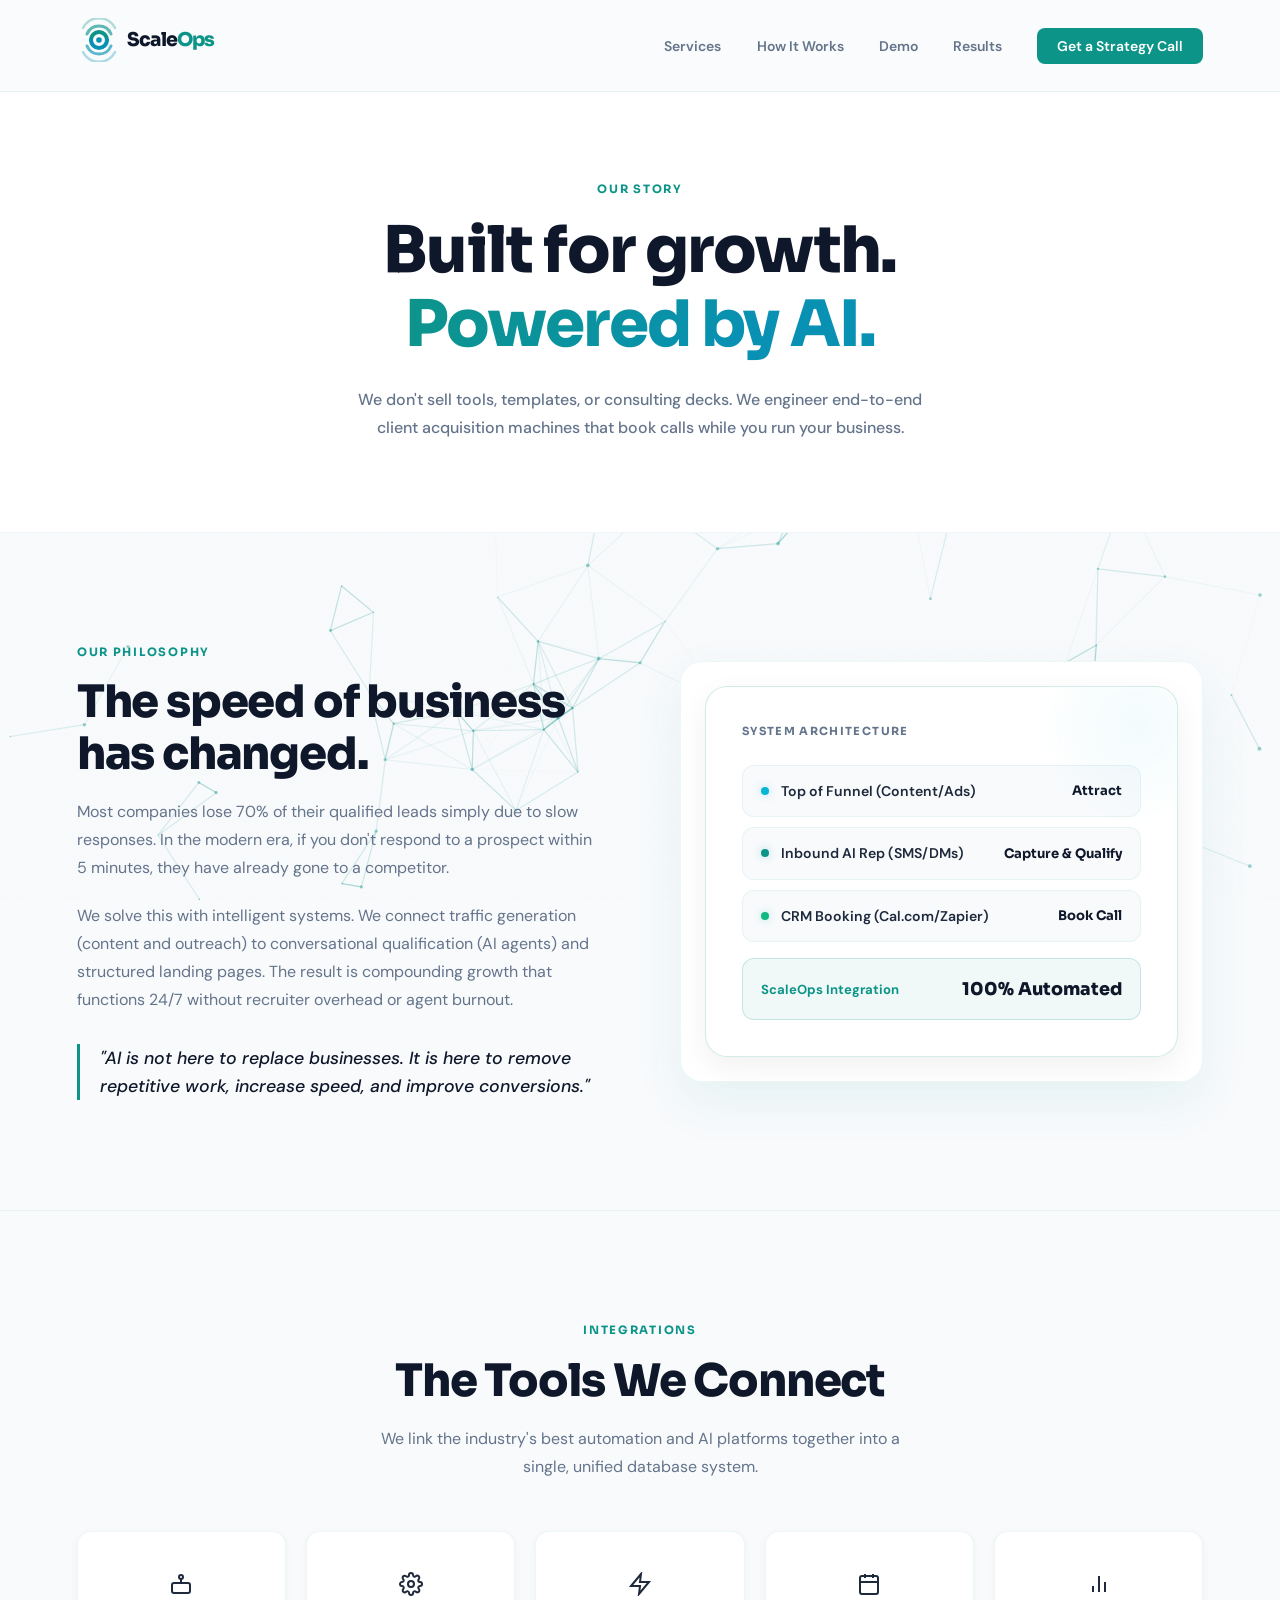
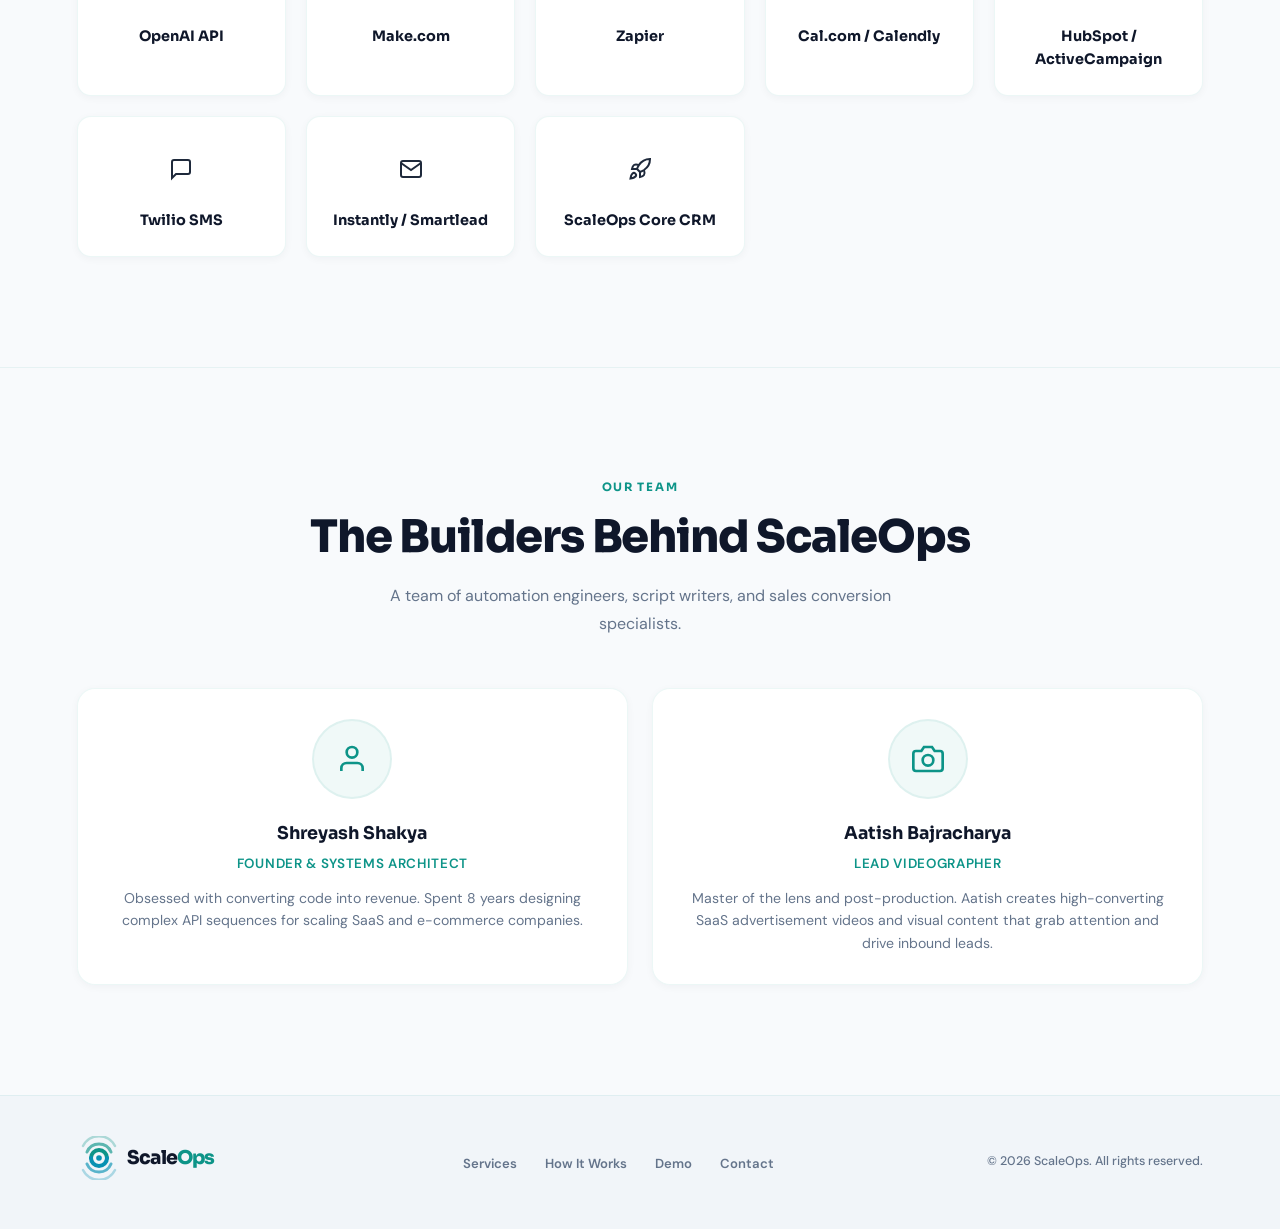
==== html/about.html @ 3d2af49f "Initial commit - ScaleOps website" ====
<!DOCTYPE html>
<html lang="en">
<head>
  <meta charset="UTF-8" />
  <meta name="viewport" content="width=device-width, initial-scale=1.0" />
  <title>About Us — ScaleOps | Built for Growth, Powered by AI</title>
  
  <!-- SEO Meta Tags -->
  <meta name="description" content="Learn about ScaleOps' philosophy, our team, and the custom AI-powered integrations we use to scale businesses." />
  
  <!-- Fonts -->
  <link rel="preconnect" href="https://fonts.googleapis.com" />
  <link rel="preconnect" href="https://fonts.gstatic.com" crossorigin />
  <link href="https://fonts.googleapis.com/css2?family=Sora:wght@300;400;500;600;700;800&family=DM+Sans:wght@300;400;500;600;700&display=swap" rel="stylesheet" />
  
  <!-- External Stylesheet -->
  <link rel="stylesheet" href="../css/style.css" />
  
  <!-- External Javascript (Deferred) -->
  <script src="../js/script.js" defer></script>
</head>
<body>

  <!-- Background Particle Network -->
  <canvas id="particle-canvas"></canvas>

  <!-- Nav -->
  <header>
    <nav>
      <div class="logo" id="aboutLogo">
        <a href="index.html" style="text-decoration:none">
          <svg width="172" height="44" viewBox="0 0 172 44" fill="none" xmlns="http://www.w3.org/2000/svg">
            <path d="M 38 10 A 18 18 0 0 0 6 10" fill="none" stroke="#0d9488" stroke-width="2.5" stroke-linecap="round" opacity="0.3"/>
            <path d="M 34 16 A 13 13 0 0 0 10 16" fill="none" stroke="#0d9488" stroke-width="3" stroke-linecap="round" opacity="0.65"/>
            <path d="M 30 22 A 8 8 0 0 0 14 22" fill="none" stroke="#0d9488" stroke-width="4" stroke-linecap="round"/>
            <circle cx="22" cy="22" r="2.8" fill="#0891b2"/>
            <path d="M 14 22 A 8 8 0 0 0 30 22" fill="none" stroke="#0891b2" stroke-width="4" stroke-linecap="round"/>
            <path d="M 10 28 A 13 13 0 0 0 34 28" fill="none" stroke="#0891b2" stroke-width="3" stroke-linecap="round" opacity="0.65"/>
            <path d="M 6 34 A 18 18 0 0 0 38 34" fill="none" stroke="#0891b2" stroke-width="2.5" stroke-linecap="round" opacity="0.3"/>
            <text x="50" y="28" font-family="Sora, sans-serif" font-weight="800" font-size="19" letter-spacing="-0.8" fill="#0f172a">Scale<tspan fill="#0d9488">Ops</tspan></text>
          </svg>
        </a>
      </div>
      <ul class="nav-links">
        <li><a href="index.html#services" id="navHomeServices">Services</a></li>
        <li><a href="index.html#system" id="navHomeSystem">How It Works</a></li>
        <li><a href="index.html#demo" id="navHomeDemo">Demo</a></li>
        <li><a href="index.html#testimonials" id="navHomeTestimonials">Results</a></li>
        <li><a href="index.html#contact" class="nav-cta" id="navHomeCta">Get a Strategy Call</a></li>
      </ul>
      <div class="hamburger" id="hamburger" aria-label="Toggle navigation menu">
        <span></span><span></span><span></span>
      </div>
    </nav>
  </header>

  <!-- Mobile Nav -->
  <div class="mobile-nav" id="mobileNav">
    <span class="mobile-nav-close" id="mobileNavClose" role="button" aria-label="Close menu">✕</span>
    <a href="index.html#services" onclick="closeMobileNav()">Services</a>
    <a href="index.html#system" onclick="closeMobileNav()">How It Works</a>
    <a href="index.html#demo" onclick="closeMobileNav()">Demo</a>
    <a href="index.html#testimonials" onclick="closeMobileNav()">Results</a>
    <a href="index.html#contact" onclick="closeMobileNav()">Get a Strategy Call</a>
  </div>

  <main>
    <!-- About Hero -->
    <section id="about-hero">
      <div class="about-hero-content fade-up">
        <p class="section-label">Our Story</p>
        <h1 class="section-title" style="font-size: clamp(2.4rem, 5vw, 4rem); letter-spacing:-1.8px; margin-bottom: 24px;">
          Built for growth.<br/>
          <span class="highlight" style="background: linear-gradient(130deg, var(--accent) 0%, var(--accent2) 70%); -webkit-background-clip: text; -webkit-text-fill-color: transparent; background-clip: text;">Powered by AI.</span>
        </h1>
        <p class="section-sub" style="margin: 0 auto; max-width: 600px; font-weight: 500;">
          We don't sell tools, templates, or consulting decks. We engineer end-to-end client acquisition machines that book calls while you run your business.
        </p>
      </div>
    </section>

    <!-- Philosophy & Mission -->
    <section class="section-pad" id="philosophy" style="background: transparent;">
      <div class="about-grid">
        <div class="fade-up">
          <p class="section-label">Our Philosophy</p>
          <h2 class="section-title">The speed of business has changed.</h2>
          <p class="section-sub" style="margin-bottom: 20px;">
            Most companies lose 70% of their qualified leads simply due to slow responses. In the modern era, if you don't respond to a prospect within 5 minutes, they have already gone to a competitor.
          </p>
          <p class="section-sub">
            We solve this with intelligent systems. We connect traffic generation (content and outreach) to conversational qualification (AI agents) and structured landing pages. The result is compounding growth that functions 24/7 without recruiter overhead or agent burnout.
          </p>
          <div class="philosophy-card">
            <p class="philosophy-text">
              "AI is not here to replace businesses. It is here to remove repetitive work, increase speed, and improve conversions."
            </p>
          </div>
        </div>
        <div class="about-image fade-up fade-up-d2">
          <div class="system-visual" style="width:100%; border-color: rgba(13,148,136,0.18);">
            <div class="pipeline-label">System Architecture</div>
            <div class="pipeline-row">
              <div class="pipeline-item" style="background: var(--bg);">
                <div class="pipeline-item-left">
                  <div class="pipeline-dot dot-blue"></div>
                  <div class="pipeline-item-name">Top of Funnel (Content/Ads)</div>
                </div>
                <div class="pipeline-item-val">Attract</div>
              </div>
              <div class="pipeline-item" style="background: var(--bg);">
                <div class="pipeline-item-left">
                  <div class="pipeline-dot dot-purple"></div>
                  <div class="pipeline-item-name">Inbound AI Rep (SMS/DMs)</div>
                </div>
                <div class="pipeline-item-val">Capture & Qualify</div>
              </div>
              <div class="pipeline-item" style="background: var(--bg);">
                <div class="pipeline-item-left">
                  <div class="pipeline-dot dot-green"></div>
                  <div class="pipeline-item-name">CRM Booking (Cal.com/Zapier)</div>
                </div>
                <div class="pipeline-item-val">Book Call</div>
              </div>
            </div>
            <div class="pipeline-total" style="background: var(--accent-soft); border-color: rgba(13,148,136,0.2);">
              <div class="pipeline-total-label">ScaleOps Integration</div>
              <div class="pipeline-total-val">100% Automated</div>
            </div>
          </div>
        </div>
      </div>
    </section>

    <!-- Integrations Tech Stack -->
    <section class="section-pad" id="stack">
      <div class="section-header fade-up" style="text-align: center; margin-bottom: 50px;">
        <p class="section-label">Integrations</p>
        <h2 class="section-title">The Tools We Connect</h2>
        <p class="section-sub" style="margin: 0 auto;">We link the industry's best automation and AI platforms together into a single, unified database system.</p>
      </div>
      <div class="stack-grid fade-up fade-up-d2">
        <div class="stack-item">
          <div class="stack-icon"><svg width="24" height="24" viewBox="0 0 24 24" fill="none" stroke="currentColor" stroke-width="2"><rect x="3" y="11" width="18" height="10" rx="2"/><circle cx="12" cy="5" r="2"/><path d="M12 7v4"/><line x1="8" y1="16" x2="8" y2="16"/><line x1="16" y1="16" x2="16" y2="16"/></svg></div>
          <div class="stack-name">OpenAI API</div>
        </div>
        <div class="stack-item">
          <div class="stack-icon"><svg width="24" height="24" viewBox="0 0 24 24" fill="none" stroke="currentColor" stroke-width="2"><circle cx="12" cy="12" r="3"/><path d="M19.4 15a1.65 1.65 0 0 0 .33 1.82l.06.06a2 2 0 0 1 0 2.83 2 2 0 0 1-2.83 0l-.06-.06a1.65 1.65 0 0 0-1.82-.33 1.65 1.65 0 0 0-1 1.51V21a2 2 0 0 1-2 2 2 2 0 0 1-2-2v-.09A1.65 1.65 0 0 0 9 19.4a1.65 1.65 0 0 0-1.82.33l-.06.06a2 2 0 0 1-2.83 0 2 2 0 0 1 0-2.83l.06-.06a1.65 1.65 0 0 0 .33-1.82 1.65 1.65 0 0 0-1.51-1H3a2 2 0 0 1-2-2 2 2 0 0 1 2-2h.09A1.65 1.65 0 0 0 4.6 9a1.65 1.65 0 0 0-.33-1.82l-.06-.06a2 2 0 0 1 0-2.83 2 2 0 0 1 2.83 0l.06.06a1.65 1.65 0 0 0 1.82.33H9a1.65 1.65 0 0 0 1-1.51V3a2 2 0 0 1 2-2 2 2 0 0 1 2 2v.09a1.65 1.65 0 0 0 1 1.51 1.65 1.65 0 0 0 1.82-.33l.06-.06a2 2 0 0 1 2.83 0 2 2 0 0 1 0 2.83l-.06.06a1.65 1.65 0 0 0-.33 1.82V9a1.65 1.65 0 0 0 1.51 1H21a2 2 0 0 1 2 2 2 2 0 0 1-2 2h-.09a1.65 1.65 0 0 0-1.51 1z"/></svg></div>
          <div class="stack-name">Make.com</div>
        </div>
        <div class="stack-item">
          <div class="stack-icon"><svg width="24" height="24" viewBox="0 0 24 24" fill="none" stroke="currentColor" stroke-width="2"><polygon points="13 2 3 14 12 14 11 22 21 10 12 10 13 2"/></svg></div>
          <div class="stack-name">Zapier</div>
        </div>
        <div class="stack-item">
          <div class="stack-icon"><svg width="24" height="24" viewBox="0 0 24 24" fill="none" stroke="currentColor" stroke-width="2"><rect x="3" y="4" width="18" height="18" rx="2" ry="2"/><line x1="16" y1="2" x2="16" y2="6"/><line x1="8" y1="2" x2="8" y2="6"/><line x1="3" y1="10" x2="21" y2="10"/></svg></div>
          <div class="stack-name">Cal.com / Calendly</div>
        </div>
        <div class="stack-item">
          <div class="stack-icon"><svg width="24" height="24" viewBox="0 0 24 24" fill="none" stroke="currentColor" stroke-width="2"><line x1="18" y1="20" x2="18" y2="10"/><line x1="12" y1="20" x2="12" y2="4"/><line x1="6" y1="20" x2="6" y2="14"/></svg></div>
          <div class="stack-name">HubSpot / ActiveCampaign</div>
        </div>
        <div class="stack-item">
          <div class="stack-icon"><svg width="24" height="24" viewBox="0 0 24 24" fill="none" stroke="currentColor" stroke-width="2"><path d="M21 15a2 2 0 0 1-2 2H7l-4 4V5a2 2 0 0 1 2-2h14a2 2 0 0 1 2 2z"/></svg></div>
          <div class="stack-name">Twilio SMS</div>
        </div>
        <div class="stack-item">
          <div class="stack-icon"><svg width="24" height="24" viewBox="0 0 24 24" fill="none" stroke="currentColor" stroke-width="2"><path d="M4 4h16c1.1 0 2 .9 2 2v12c0 1.1-.9 2-2 2H4c-1.1 0-2-.9-2-2V6c0-1.1.9-2 2-2z"/><polyline points="22,6 12,13 2,6"/></svg></div>
          <div class="stack-name">Instantly / Smartlead</div>
        </div>
        <div class="stack-item">
          <div class="stack-icon"><svg width="24" height="24" viewBox="0 0 24 24" fill="none" stroke="currentColor" stroke-width="2"><path d="M4.5 16.5c-1.5 1.26-2 5-2 5s3.74-.5 5-2c.71-.84.7-2.13-.09-2.91a2.18 2.18 0 0 0-2.91-.09z"/><path d="m12 15-3-3a22 22 0 0 1 2-3.95A12.88 12.88 0 0 1 22 2c0 2.72-.78 7.5-6 11a22.35 22.35 0 0 1-4 2z"/><path d="M9 12H4s.55-3.03 2-4c1.62-1.08 5 0 5 0"/><path d="M12 15v5s3.03-.55 4-2c1.08-1.62 0-5 0-5"/></svg></div>
          <div class="stack-name">ScaleOps Core CRM</div>
        </div>
      </div>
    </section>

    <!-- Team Section -->
    <section class="section-pad" id="team" style="background: transparent;">
      <div class="section-header fade-up" style="text-align: center; margin-bottom: 50px;">
        <p class="section-label">Our Team</p>
        <h2 class="section-title">The Builders Behind ScaleOps</h2>
        <p class="section-sub" style="margin: 0 auto;">A team of automation engineers, script writers, and sales conversion specialists.</p>
      </div>
      <div class="team-grid">
        <div class="team-card fade-up fade-up-d1">
          <div class="team-avatar"><svg width="32" height="32" viewBox="0 0 24 24" fill="none" stroke="currentColor" stroke-width="2"><path d="M20 21v-2a4 4 0 0 0-4-4H8a4 4 0 0 0-4 4v2"/><circle cx="12" cy="7" r="4"/></svg></div>
          <h3 class="team-name">Shreyash Shakya</h3>
          <div class="team-role">Founder & Systems Architect</div>
          <p class="team-bio">Obsessed with converting code into revenue. Spent 8 years designing complex API sequences for scaling SaaS and e-commerce companies.</p>
        </div>
        <div class="team-card fade-up fade-up-d2">
          <div class="team-avatar"><svg width="32" height="32" viewBox="0 0 24 24" fill="none" stroke="currentColor" stroke-width="2"><path d="M23 19a2 2 0 0 1-2 2H3a2 2 0 0 1-2-2V8a2 2 0 0 1 2-2h4l2-3h6l2 3h4a2 2 0 0 1 2 2z"/><circle cx="12" cy="13" r="4"/></svg></div>
          <h3 class="team-name">Aatish Bajracharya</h3>
          <div class="team-role">Lead Videographer</div>
          <p class="team-bio">Master of the lens and post-production. Aatish creates high-converting SaaS advertisement videos and visual content that grab attention and drive inbound leads.</p>
        </div>
      </div>
    </section>
  </main>

  <!-- Footer -->
  <footer>
    <div class="footer-logo" id="aboutFooterLogo">
      <svg width="172" height="44" viewBox="0 0 172 44" fill="none" xmlns="http://www.w3.org/2000/svg">
        <path d="M 38 10 A 18 18 0 0 0 6 10" fill="none" stroke="#0d9488" stroke-width="2.5" stroke-linecap="round" opacity="0.3"/>
        <path d="M 34 16 A 13 13 0 0 0 10 16" fill="none" stroke="#0d9488" stroke-width="3" stroke-linecap="round" opacity="0.65"/>
        <path d="M 30 22 A 8 8 0 0 0 14 22" fill="none" stroke="#0d9488" stroke-width="4" stroke-linecap="round"/>
        <circle cx="22" cy="22" r="2.8" fill="#0891b2"/>
        <path d="M 14 22 A 8 8 0 0 0 30 22" fill="none" stroke="#0891b2" stroke-width="4" stroke-linecap="round"/>
        <path d="M 10 28 A 13 13 0 0 0 34 28" fill="none" stroke="#0891b2" stroke-width="3" stroke-linecap="round" opacity="0.65"/>
        <path d="M 6 34 A 18 18 0 0 0 38 34" fill="none" stroke="#0891b2" stroke-width="2.5" stroke-linecap="round" opacity="0.3"/>
        <text x="50" y="28" font-family="Sora, sans-serif" font-weight="800" font-size="19" letter-spacing="-0.8" fill="#0f172a">Scale<tspan fill="#0d9488">Ops</tspan></text>
      </svg>
    </div>
    <ul class="footer-links">
      <li><a href="index.html#services" id="footerServices">Services</a></li>
      <li><a href="index.html#system" id="footerSystem">How It Works</a></li>
      <li><a href="index.html#demo" id="footerDemo">Demo</a></li>
      <li><a href="index.html#contact" id="footerContact">Contact</a></li>
    </ul>
    <p class="footer-copy">© 2026 ScaleOps. All rights reserved.</p>
  </footer>

</body>
</html>
---- css/style.css ----
*, *::before, *::after { box-sizing: border-box; margin: 0; padding: 0; }

:root {
  --bg: #f8fafc;
  --surface: #ffffff;
  --surface2: rgba(255, 255, 255, 0.7);
  --border: rgba(13, 148, 136, 0.08);
  --border-hover: rgba(6, 182, 212, 0.25);
  --accent: #0d9488; /* Teal */
  --accent2: #0891b2; /* Cyan */
  --accent-soft: rgba(13, 148, 136, 0.06);
  --accent-glow: rgba(6, 182, 212, 0.1);
  --green: #0f766e; /* Darker teal/green for contrast */
  --text: #1e293b; /* Dark Slate for text */
  --muted: #64748b; /* Medium Slate */
  --white: #ffffff;
  --black: #0f172a;
  --shadow-sm: 0 2px 8px rgba(15, 23, 42, 0.04);
  --shadow-md: 0 10px 30px rgba(15, 23, 42, 0.06);
  --shadow-lg: 0 20px 50px rgba(13, 148, 136, 0.08);
}

html { scroll-behavior: smooth; }

body {
  font-family: 'DM Sans', sans-serif;
  background: var(--bg);
  color: var(--text);
  overflow-x: hidden;
  line-height: 1.6;
}

h1, h2, h3, .logo, .hero-title, .section-title {
  font-family: 'Sora', sans-serif;
}

::-webkit-scrollbar { width: 5px; }
::-webkit-scrollbar-track { background: var(--bg); }
::-webkit-scrollbar-thumb { background: var(--accent); border-radius: 3px; }

/* Noise overlay */
body::before {
  content: '';
  position: fixed;
  inset: 0;
  background-image: url("data:image/svg+xml,%3Csvg xmlns='http://www.w3.org/2000/svg' width='300' height='300'%3E%3Cfilter id='n'%3E%3CfeTurbulence type='fractalNoise' baseFrequency='0.75' numOctaves='4' stitchTiles='stitch'/%3E%3C/filter%3E%3Crect width='300' height='300' filter='url(%23n)' opacity='0.015'/%3E%3C/svg%3E");
  pointer-events: none;
  z-index: 0;
}

/* ── Nav ── */
nav {
  position: fixed;
  top: 0; left: 0; right: 0;
  z-index: 100;
  padding: 18px 6%;
  display: flex;
  align-items: center;
  justify-content: space-between;
  backdrop-filter: blur(20px);
  -webkit-backdrop-filter: blur(20px);
  border-bottom: 1px solid var(--border);
  background: rgba(248, 250, 252, 0.8);
  transition: background 0.3s;
}
.logo {
  font-size: 1.4rem;
  font-weight: 800;
  letter-spacing: -1px;
  color: var(--black);
}
.logo span { color: var(--accent); }
.nav-links { display: flex; gap: 2.2rem; list-style: none; align-items: center; }
.nav-links a {
  font-size: 0.875rem;
  font-weight: 600;
  color: var(--muted);
  text-decoration: none;
  transition: color 0.2s;
}
.nav-links a:hover { color: var(--accent); }
.nav-cta {
  background: var(--accent) !important;
  color: var(--white) !important;
  padding: 9px 20px !important;
  border-radius: 8px;
  font-weight: 600 !important;
  transition: opacity 0.2s, transform 0.2s !important;
}
.nav-cta:hover { opacity: 0.9 !important; transform: translateY(-1px) !important; }
.hamburger { display: none; flex-direction: column; gap: 5px; cursor: pointer; }
.hamburger span { display: block; width: 24px; height: 2px; background: var(--text); border-radius: 2px; transition: 0.3s; }

/* ── Hero ── */
#hero {
  position: relative;
  min-height: 100vh;
  display: flex;
  align-items: center;
  justify-content: center;
  text-align: center;
  padding: 130px 6% 90px;
  overflow: hidden;
}
.hero-orb {
  position: absolute;
  border-radius: 50%;
  filter: blur(90px);
  pointer-events: none;
}
.orb-1 {
  width: 600px; height: 600px;
  background: radial-gradient(circle, rgba(6, 182, 212, 0.08) 0%, transparent 70%);
  top: -100px; left: 50%;
  transform: translateX(-50%);
}
.orb-2 {
  width: 400px; height: 400px;
  background: radial-gradient(circle, rgba(13, 148, 136, 0.06) 0%, transparent 70%);
  bottom: -50px; right: 10%;
}
.hero-grid-overlay {
  position: absolute;
  inset: 0;
  background-image:
    linear-gradient(rgba(13, 148, 136, 0.03) 1px, transparent 1px),
    linear-gradient(90deg, rgba(13, 148, 136, 0.03) 1px, transparent 1px);
  background-size: 60px 60px;
  mask-image: radial-gradient(ellipse 80% 80% at 50% 50%, black 30%, transparent 100%);
  pointer-events: none;
}
.hero-content { position: relative; z-index: 1; max-width: 880px; }
.hero-badge {
  display: inline-flex;
  align-items: center;
  gap: 8px;
  background: rgba(13, 148, 136, 0.06);
  border: 1px solid rgba(13, 148, 136, 0.15);
  color: var(--accent);
  font-size: 0.75rem;
  font-weight: 700;
  letter-spacing: 0.1em;
  text-transform: uppercase;
  padding: 6px 16px;
  border-radius: 100px;
  margin-bottom: 32px;
}
.hero-badge-dot {
  width: 6px; height: 6px;
  background: #10b981;
  border-radius: 50%;
  animation: pulse-dot 2s infinite;
}
@keyframes pulse-dot {
  0%, 100% { opacity: 1; transform: scale(1); box-shadow: 0 0 0 0 rgba(16,185,129,0.4); }
  50% { opacity: 0.7; transform: scale(0.85); box-shadow: 0 0 0 4px rgba(16,185,129,0); }
}
.hero-title {
  font-size: clamp(2.6rem, 6.5vw, 5.2rem);
  font-weight: 800;
  line-height: 1.07;
  letter-spacing: -2.5px;
  color: var(--black);
  margin-bottom: 24px;
}
.hero-title .highlight {
  background: linear-gradient(130deg, var(--accent) 0%, var(--accent2) 70%, #06b6d4 100%);
  -webkit-background-clip: text;
  -webkit-text-fill-color: transparent;
  background-clip: text;
}
.hero-title .line-dim {
  color: rgba(15, 23, 42, 0.55);
  font-weight: 300;
}
.hero-sub {
  font-size: clamp(1rem, 2vw, 1.15rem);
  color: var(--muted);
  max-width: 520px;
  margin: 0 auto 44px;
  font-weight: 500;
  line-height: 1.75;
}
.hero-actions { display: flex; gap: 14px; justify-content: center; flex-wrap: wrap; }
.btn-primary {
  display: inline-flex;
  align-items: center;
  gap: 8px;
  background: var(--accent);
  color: var(--white);
  font-size: 0.95rem;
  font-weight: 700;
  font-family: 'Sora', sans-serif;
  padding: 15px 30px;
  border-radius: 10px;
  text-decoration: none;
  border: none;
  cursor: pointer;
  transition: transform 0.2s, box-shadow 0.2s, opacity 0.2s;
  box-shadow: 0 4px 14px rgba(13, 148, 136, 0.25);
}
.btn-primary:hover { transform: translateY(-2px); box-shadow: 0 6px 20px rgba(13, 148, 136, 0.35); opacity: 0.95; }
.btn-secondary {
  display: inline-flex;
  align-items: center;
  gap: 8px;
  background: transparent;
  color: var(--text);
  font-size: 0.95rem;
  font-weight: 600;
  padding: 15px 28px;
  border-radius: 10px;
  text-decoration: none;
  border: 1px solid rgba(13, 148, 136, 0.2);
  transition: border-color 0.2s, background 0.2s;
}
.btn-secondary:hover { border-color: var(--accent); background: rgba(13, 148, 136, 0.04); }

.hero-stats {
  display: flex;
  gap: 48px;
  justify-content: center;
  margin-top: 72px;
  flex-wrap: wrap;
  position: relative;
}
.hero-stats::before {
  content: '';
  position: absolute;
  top: -32px;
  left: 50%;
  transform: translateX(-50%);
  width: 1px;
  height: 24px;
  background: linear-gradient(to bottom, transparent, var(--border));
}
.stat { text-align: center; }
.stat-num {
  font-size: 2.1rem;
  font-weight: 800;
  font-family: 'Sora', sans-serif;
  color: var(--black);
  letter-spacing: -1.5px;
}
.stat-label { font-size: 0.78rem; color: var(--muted); font-weight: 600; margin-top: 3px; letter-spacing: 0.02em; }
.stat-divider { width: 1px; background: var(--border); align-self: stretch; }

.scroll-hint {
  position: absolute;
  bottom: 32px; left: 50%;
  transform: translateX(-50%);
  display: flex;
  flex-direction: column;
  align-items: center;
  gap: 6px;
  opacity: 0.5;
}
.scroll-hint span { font-size: 0.68rem; letter-spacing: 0.12em; text-transform: uppercase; color: var(--muted); }
.scroll-line { width: 1px; height: 40px; background: linear-gradient(to bottom, var(--accent), transparent); animation: scroll-anim 2s infinite; }
@keyframes scroll-anim {
  0%   { transform: scaleY(0); transform-origin: top; }
  50%  { transform: scaleY(1); transform-origin: top; }
  51%  { transform: scaleY(1); transform-origin: bottom; }
  100% { transform: scaleY(0); transform-origin: bottom; }
}

/* ── Sections ── */
section { position: relative; z-index: 1; }
.section-pad { padding: 110px 6%; }
.section-label {
  font-size: 0.72rem;
  font-weight: 700;
  letter-spacing: 0.15em;
  text-transform: uppercase;
  color: var(--accent);
  margin-bottom: 16px;
  font-family: 'Sora', sans-serif;
}
.section-title {
  font-size: clamp(1.9rem, 3.5vw, 2.9rem);
  font-weight: 800;
  letter-spacing: -1.2px;
  color: var(--black);
  line-height: 1.15;
  margin-bottom: 18px;
}
.section-sub {
  font-size: 1rem;
  color: var(--muted);
  max-width: 520px;
  line-height: 1.75;
}
.section-header { margin-bottom: 64px; }

/* ── Services ── */
#services {
  background: var(--surface);
  border-top: 1px solid var(--border);
  border-bottom: 1px solid var(--border);
}
.services-intro {
  display: flex;
  justify-content: space-between;
  align-items: flex-end;
  gap: 40px;
  margin-bottom: 64px;
  flex-wrap: wrap;
}
.services-intro-text { max-width: 560px; }
.services-grid {
  display: grid;
  grid-template-columns: repeat(auto-fit, minmax(290px, 1fr));
  gap: 18px;
}
.service-card {
  background: var(--bg);
  border: 1px solid var(--border);
  border-radius: 18px;
  padding: 38px 34px;
  transition: border-color 0.3s, transform 0.3s, box-shadow 0.3s;
  position: relative;
  overflow: hidden;
}
.service-card::before {
  content: '';
  position: absolute;
  inset: 0;
  background: radial-gradient(circle at 20% 20%, rgba(6, 182, 212, 0.04) 0%, transparent 60%);
  pointer-events: none;
  opacity: 0;
  transition: opacity 0.3s;
}
.service-card:hover { 
  border-color: var(--border-hover); 
  transform: translateY(-5px); 
  box-shadow: var(--shadow-lg); 
}
.service-card:hover::before { opacity: 1; }
.service-num {
  font-size: 0.7rem;
  font-weight: 700;
  font-family: 'Sora', sans-serif;
  letter-spacing: 0.12em;
  color: var(--accent);
  text-transform: uppercase;
  margin-bottom: 20px;
}
.service-icon {
  width: 54px; height: 54px;
  background: var(--accent-soft);
  border-radius: 14px;
  display: flex;
  align-items: center;
  justify-content: center;
  font-size: 1.5rem;
  margin-bottom: 22px;
}
.service-title {
  font-size: 1.15rem;
  font-weight: 700;
  font-family: 'Sora', sans-serif;
  color: var(--black);
  margin-bottom: 12px;
}
.service-outcome {
  font-size: 0.78rem;
  font-weight: 700;
  color: var(--green);
  margin-bottom: 10px;
  letter-spacing: 0.03em;
}
.service-desc { font-size: 0.9rem; color: var(--muted); line-height: 1.75; }
.service-link {
  display: inline-flex;
  align-items: center;
  gap: 6px;
  margin-top: 22px;
  font-size: 0.84rem;
  font-weight: 700;
  color: var(--accent);
  text-decoration: none;
  transition: gap 0.2s;
}
.service-link:hover { gap: 10px; }

/* ── System section ── */
#system { background: var(--bg); }
.system-grid {
  display: grid;
  grid-template-columns: 1fr 1fr;
  gap: 80px;
  align-items: center;
}
.system-steps { display: flex; flex-direction: column; gap: 0; }
.system-step {
  display: flex;
  gap: 20px;
  padding: 28px 0;
  border-bottom: 1px solid var(--border);
  transition: opacity 0.2s;
}
.system-step:last-child { border-bottom: none; }
.system-step-num {
  width: 36px; height: 36px;
  background: var(--accent-soft);
  border: 1px solid rgba(13, 148, 136, 0.15);
  border-radius: 10px;
  display: flex;
  align-items: center;
  justify-content: center;
  font-size: 0.8rem;
  font-weight: 800;
  font-family: 'Sora', sans-serif;
  color: var(--accent);
  flex-shrink: 0;
}
.system-step-title {
  font-size: 1rem;
  font-weight: 700;
  font-family: 'Sora', sans-serif;
  color: var(--black);
  margin-bottom: 6px;
}
.system-step-desc { font-size: 0.88rem; color: var(--muted); line-height: 1.7; }
.system-visual {
  background: var(--surface);
  border: 1px solid var(--border);
  border-radius: 22px;
  padding: 36px;
  position: relative;
  overflow: hidden;
  box-shadow: var(--shadow-md);
}
.system-visual::before {
  content: '';
  position: absolute;
  top: -60px; right: -60px;
  width: 200px; height: 200px;
  background: radial-gradient(circle, rgba(6, 182, 212, 0.05) 0%, transparent 70%);
  border-radius: 50%;
  pointer-events: none;
}
.pipeline-label {
  font-size: 0.7rem;
  font-weight: 700;
  font-family: 'Sora', sans-serif;
  letter-spacing: 0.12em;
  text-transform: uppercase;
  color: var(--muted);
  margin-bottom: 24px;
}
.pipeline-row {
  display: flex;
  flex-direction: column;
  gap: 10px;
}
.pipeline-item {
  display: flex;
  align-items: center;
  justify-content: space-between;
  background: var(--bg);
  border: 1px solid var(--border);
  border-radius: 12px;
  padding: 14px 18px;
  transition: border-color 0.2s;
}
.pipeline-item:hover { border-color: rgba(13, 148, 136, 0.2); }
.pipeline-item-left { display: flex; align-items: center; gap: 12px; }
.pipeline-dot {
  width: 8px; height: 8px;
  border-radius: 50%;
  flex-shrink: 0;
}
.dot-green { background: #10b981; box-shadow: 0 0 8px rgba(16,185,129,0.3); }
.dot-blue { background: #06b6d4; box-shadow: 0 0 8px rgba(6,182,212,0.3); }
.dot-purple { background: var(--accent); box-shadow: 0 0 8px rgba(13,148,136,0.3); }
.dot-amber { background: #f59e0b; box-shadow: 0 0 8px rgba(245,158,11,0.3); }
.pipeline-item-name { font-size: 0.88rem; font-weight: 600; color: var(--text); }
.pipeline-item-val {
  font-size: 0.82rem;
  font-weight: 700;
  font-family: 'Sora', sans-serif;
  color: var(--black);
}
.pipeline-total {
  margin-top: 16px;
  padding: 16px 18px;
  background: var(--accent-soft);
  border: 1px solid rgba(13, 148, 136, 0.15);
  border-radius: 12px;
  display: flex;
  justify-content: space-between;
  align-items: center;
}
.pipeline-total-label { font-size: 0.82rem; font-weight: 700; color: var(--accent); }
.pipeline-total-val { font-size: 1.1rem; font-weight: 800; font-family: 'Sora', sans-serif; color: var(--black); }

/* ── Demo ── */
#demo {
  background: var(--surface);
  border-top: 1px solid var(--border);
  border-bottom: 1px solid var(--border);
}
.demo-wrap {
  display: grid;
  grid-template-columns: 1fr 1fr;
  gap: 70px;
  align-items: center;
}
.demo-copy .section-sub { max-width: 100%; }
.demo-features { list-style: none; margin-top: 28px; display: flex; flex-direction: column; gap: 12px; }
.demo-features li {
  display: flex;
  align-items: flex-start;
  gap: 12px;
  font-size: 0.92rem;
  color: var(--text);
  line-height: 1.6;
}
.demo-features li .feat-icon {
  width: 22px; height: 22px;
  background: rgba(13, 148, 136, 0.1);
  border-radius: 6px;
  display: flex;
  align-items: center;
  justify-content: center;
  flex-shrink: 0;
  margin-top: 1px;
}
.demo-features li .feat-icon svg { color: var(--accent); }
.chat-window {
  background: var(--surface);
  border: 1px solid var(--border);
  border-radius: 22px;
  overflow: hidden;
  box-shadow: var(--shadow-lg);
}
.chat-header {
  background: rgba(13, 148, 136, 0.05);
  border-bottom: 1px solid var(--border);
  padding: 16px 20px;
  display: flex;
  align-items: center;
  gap: 10px;
}
.chat-avatar {
  width: 34px; height: 34px;
  background: linear-gradient(135deg, var(--accent), var(--accent2));
  border-radius: 50%;
  display: flex;
  align-items: center;
  justify-content: center;
  font-size: 0.85rem;
  color: white;
}
.chat-name { font-size: 0.88rem; font-weight: 700; font-family: 'Sora', sans-serif; color: var(--black); }
.chat-status { font-size: 0.7rem; color: #10b981; font-weight: 600; }
.chat-status::before { content: '● '; }
.chat-body { padding: 22px; display: flex; flex-direction: column; gap: 12px; min-height: 260px; background: #fafbfc; }
.msg {
  max-width: 82%;
  padding: 12px 16px;
  border-radius: 14px;
  font-size: 0.875rem;
  line-height: 1.55;
  opacity: 0;
  animation: msg-in 0.35s forwards;
}
.msg.bot {
  background: var(--surface);
  border: 1px solid var(--border);
  color: var(--text);
  align-self: flex-start;
  border-bottom-left-radius: 4px;
  box-shadow: var(--shadow-sm);
}
.msg.user {
  background: var(--accent);
  color: var(--white);
  align-self: flex-end;
  border-bottom-right-radius: 4px;
}
.msg:nth-child(1) { animation-delay: 0.2s; }
.msg:nth-child(2) { animation-delay: 1s; }
.msg:nth-child(3) { animation-delay: 1.8s; }
.msg:nth-child(4) { animation-delay: 2.6s; }
.msg:nth-child(5) { animation-delay: 3.4s; }
@keyframes msg-in {
  from { opacity: 0; transform: translateY(8px); }
  to   { opacity: 1; transform: translateY(0); }
}
.chat-input-row {
  padding: 14px 20px;
  border-top: 1px solid var(--border);
  display: flex;
  gap: 10px;
  align-items: center;
  background: var(--surface);
}
.chat-input-fake {
  flex: 1;
  background: rgba(15, 23, 42, 0.02);
  border: 1px solid var(--border);
  border-radius: 8px;
  padding: 10px 14px;
  font-size: 0.82rem;
  color: var(--muted);
}
.chat-send-btn {
  width: 36px; height: 36px;
  background: var(--accent);
  border-radius: 8px;
  display: flex;
  align-items: center;
  justify-content: center;
  cursor: pointer;
}

/* ── Testimonials ── */
#testimonials { background: var(--bg); }
.testimonials-grid {
  display: grid;
  grid-template-columns: repeat(auto-fit, minmax(300px, 1fr));
  gap: 18px;
}
.testimonial-card {
  background: var(--surface);
  border: 1px solid var(--border);
  border-radius: 18px;
  padding: 32px;
  transition: border-color 0.3s, transform 0.3s;
  position: relative;
  box-shadow: var(--shadow-sm);
}
.testimonial-card:hover { border-color: var(--accent); transform: translateY(-3px); box-shadow: var(--shadow-md); }
.testimonial-result {
  display: inline-flex;
  align-items: center;
  gap: 6px;
  background: var(--accent-soft);
  border: 1px solid rgba(13, 148, 136, 0.15);
  color: var(--accent);
  font-size: 0.75rem;
  font-weight: 700;
  font-family: 'Sora', sans-serif;
  padding: 4px 10px;
  border-radius: 100px;
  margin-bottom: 18px;
}
.stars { font-size: 0.9rem; margin-bottom: 14px; letter-spacing: 2px; color: #f59e0b; }
.testimonial-text {
  font-size: 0.93rem;
  color: var(--text);
  line-height: 1.75;
  margin-bottom: 22px;
}
.testimonial-author { display: flex; align-items: center; gap: 12px; }
.author-avatar {
  width: 40px; height: 40px;
  border-radius: 50%;
  background: linear-gradient(135deg, var(--accent), var(--accent2));
  display: flex;
  align-items: center;
  justify-content: center;
  font-weight: 700;
  font-size: 0.82rem;
  font-family: 'Sora', sans-serif;
  color: var(--white);
}
.author-name { font-size: 0.88rem; font-weight: 700; font-family: 'Sora', sans-serif; color: var(--black); }
.author-role { font-size: 0.76rem; color: var(--muted); font-weight: 500; }

/* ── Contact ── */
#contact {
  background: var(--surface);
  border-top: 1px solid var(--border);
}
.contact-wrap {
  display: grid;
  grid-template-columns: 1fr 1fr;
  gap: 80px;
  align-items: start;
}
.contact-copy .section-sub { max-width: 100%; margin-bottom: 36px; }
.contact-perks { list-style: none; display: flex; flex-direction: column; gap: 14px; }
.contact-perks li {
  display: flex;
  align-items: center;
  gap: 12px;
  font-size: 0.9rem;
  color: var(--text);
  font-weight: 500;
}
.perk-icon {
  width: 32px; height: 32px;
  background: var(--accent-soft);
  border-radius: 8px;
  display: flex;
  align-items: center;
  justify-content: center;
  font-size: 0.9rem;
  flex-shrink: 0;
}
.contact-form { display: flex; flex-direction: column; gap: 16px; }
.form-row { display: grid; grid-template-columns: 1fr 1fr; gap: 16px; }
.form-group { display: flex; flex-direction: column; gap: 7px; }
.form-group label { font-size: 0.8rem; font-weight: 700; color: var(--muted); letter-spacing: 0.04em; text-transform: uppercase; font-family: 'Sora', sans-serif; }
.form-group input,
.form-group select,
.form-group textarea {
  background: var(--bg);
  border: 1px solid var(--border);
  border-radius: 10px;
  padding: 13px 16px;
  color: var(--text);
  font-size: 0.92rem;
  font-family: 'DM Sans', sans-serif;
  outline: none;
  transition: border-color 0.2s, box-shadow 0.2s;
}
.form-group input::placeholder,
.form-group textarea::placeholder { color: rgba(100, 116, 139, 0.5); }
.form-group input:focus,
.form-group select:focus,
.form-group textarea:focus {
  border-color: var(--accent);
  box-shadow: 0 0 0 3px var(--accent-glow);
  background: var(--surface);
}
.form-group select { appearance: none; cursor: pointer; }
.form-group textarea { resize: vertical; min-height: 100px; }
.form-submit {
  background: var(--accent);
  color: var(--white);
  border: none;
  border-radius: 10px;
  padding: 16px 28px;
  font-size: 1rem;
  font-weight: 700;
  font-family: 'Sora', sans-serif;
  cursor: pointer;
  transition: transform 0.2s, box-shadow 0.2s, opacity 0.2s;
  box-shadow: 0 4px 14px rgba(13, 148, 136, 0.2);
}
.form-submit:hover { transform: translateY(-2px); box-shadow: 0 6px 20px rgba(13, 148, 136, 0.3); opacity: 0.95; }
.form-note { font-size: 0.77rem; color: var(--muted); text-align: center; font-weight: 500; }

/* ── Footer ── */
footer {
  background: #f1f5f9;
  border-top: 1px solid var(--border);
  padding: 40px 6%;
  display: flex;
  align-items: center;
  justify-content: space-between;
  flex-wrap: wrap;
  gap: 16px;
  position: relative;
  z-index: 1;
}
.footer-logo { font-size: 1.15rem; font-weight: 800; font-family: 'Sora', sans-serif; color: var(--black); }
.footer-logo span { color: var(--accent); }
.footer-links { display: flex; gap: 28px; list-style: none; }
.footer-links a { font-size: 0.82rem; color: var(--muted); text-decoration: none; transition: color 0.2s; font-weight: 600; }
.footer-links a:hover { color: var(--accent); }
.footer-copy { font-size: 0.78rem; color: var(--muted); font-weight: 500; }

/* ── Fade animations ── */
.fade-up {
  opacity: 0;
  transform: translateY(28px);
  transition: opacity 0.7s cubic-bezier(0.16,1,0.3,1), transform 0.7s cubic-bezier(0.16,1,0.3,1);
}
.fade-up.visible { opacity: 1; transform: translateY(0); }
.fade-up-d1 { transition-delay: 0.08s; }
.fade-up-d2 { transition-delay: 0.16s; }
.fade-up-d3 { transition-delay: 0.24s; }
.fade-up-d4 { transition-delay: 0.32s; }

/* ── Responsive ── */
@media (max-width: 900px) {
  .nav-links { display: none; }
  .hamburger { display: flex; }
  .demo-wrap, .contact-wrap, .system-grid { grid-template-columns: 1fr; gap: 44px; }
  .form-row { grid-template-columns: 1fr; }
  .services-intro { flex-direction: column; align-items: flex-start; }
}
@media (max-width: 600px) {
  .section-pad { padding: 80px 5%; }
  .hero-stats { gap: 28px; }
  .stat-divider { display: none; }
}

/* ── Mobile nav ── */
.mobile-nav {
  display: none;
  position: fixed;
  top: 0; left: 0; right: 0; bottom: 0;
  background: rgba(248, 250, 252, 0.98);
  z-index: 99;
  flex-direction: column;
  align-items: center;
  justify-content: center;
  gap: 36px;
}
.mobile-nav.open { display: flex; }
.mobile-nav a {
  font-size: 1.5rem;
  font-weight: 700;
  font-family: 'Sora', sans-serif;
  color: var(--black);
  text-decoration: none;
  transition: color 0.2s;
}
.mobile-nav a:hover { color: var(--accent); }
.mobile-nav-close {
  position: absolute;
  top: 24px; right: 6%;
  font-size: 1.8rem;
  cursor: pointer;
  color: var(--muted);
}

/* ── Toast ── */
.toast {
  position: fixed;
  bottom: 28px; right: 28px;
  background: var(--surface);
  border: 1px solid rgba(13, 148, 136, 0.3);
  color: var(--accent);
  padding: 14px 20px;
  border-radius: 10px;
  font-size: 0.9rem;
  font-weight: 700;
  display: flex;
  align-items: center;
  gap: 8px;
  transform: translateY(80px);
  opacity: 0;
  transition: transform 0.4s cubic-bezier(0.16,1,0.3,1), opacity 0.4s;
  box-shadow: var(--shadow-md);
  z-index: 200;
}
.toast.show { transform: translateY(0); opacity: 1; }

/* ── ROI Calculator ── */
#roi-calculator {
  background: var(--bg);
  border-top: 1px solid var(--border);
  border-bottom: 1px solid var(--border);
}
.calc-grid {
  display: grid;
  grid-template-columns: 1.1fr 0.9fr;
  gap: 60px;
  align-items: center;
}
.calc-card {
  background: var(--surface);
  border: 1px solid var(--border);
  border-radius: 22px;
  padding: 40px;
  box-shadow: var(--shadow-md);
}
.calc-slider-group {
  margin-bottom: 30px;
}
.calc-slider-header {
  display: flex;
  justify-content: space-between;
  align-items: center;
  margin-bottom: 12px;
}
.calc-slider-label {
  font-family: 'Sora', sans-serif;
  font-size: 0.88rem;
  font-weight: 700;
  color: var(--black);
}
.calc-slider-value {
  font-family: 'Sora', sans-serif;
  font-size: 1.1rem;
  font-weight: 800;
  color: var(--accent);
}
.calc-range {
  -webkit-appearance: none;
  width: 100%;
  height: 6px;
  background: rgba(13, 148, 136, 0.12);
  border-radius: 6px;
  outline: none;
}
.calc-range::-webkit-slider-thumb {
  -webkit-appearance: none;
  appearance: none;
  width: 20px;
  height: 20px;
  border-radius: 50%;
  background: var(--accent);
  cursor: pointer;
  border: 2px solid var(--white);
  box-shadow: 0 0 10px rgba(13, 148, 136, 0.35);
  transition: transform 0.1s;
}
.calc-range::-webkit-slider-thumb:hover {
  transform: scale(1.15);
}
.calc-results {
  background: var(--surface);
  border: 1px solid var(--border);
  border-radius: 22px;
  padding: 40px;
  box-shadow: var(--shadow-lg);
  display: flex;
  flex-direction: column;
  gap: 28px;
  position: relative;
  overflow: hidden;
}
.calc-results::before {
  content: '';
  position: absolute;
  top: -40px; right: -40px;
  width: 150px; height: 150px;
  background: radial-gradient(circle, rgba(6, 182, 212, 0.08) 0%, transparent 70%);
  border-radius: 50%;
}
.calc-result-item {}
.calc-result-title {
  font-size: 0.8rem;
  font-weight: 700;
  text-transform: uppercase;
  letter-spacing: 0.08em;
  color: var(--muted);
  margin-bottom: 6px;
}
.calc-result-number {
  font-family: 'Sora', sans-serif;
  font-size: 2.2rem;
  font-weight: 800;
  color: var(--black);
  letter-spacing: -1px;
  line-height: 1.1;
}
.calc-result-number.highlight {
  background: linear-gradient(130deg, var(--accent) 0%, var(--accent2) 70%);
  -webkit-background-clip: text;
  -webkit-text-fill-color: transparent;
  background-clip: text;
}
.calc-explanation {
  font-size: 0.82rem;
  color: var(--muted);
  line-height: 1.6;
}

/* ── About Page Styles ── */
#about-hero {
  padding: 180px 6% 90px;
  text-align: center;
  background: var(--surface);
  border-bottom: 1px solid var(--border);
}
.about-hero-content {
  max-width: 800px;
  margin: 0 auto;
}
.about-grid {
  display: grid;
  grid-template-columns: 1fr 1fr;
  gap: 80px;
  align-items: center;
}
.about-image {
  background: var(--surface);
  border: 1px solid var(--border);
  border-radius: 22px;
  padding: 24px;
  box-shadow: var(--shadow-lg);
  display: flex;
  align-items: center;
  justify-content: center;
}
.philosophy-card {
  border-left: 3px solid var(--accent);
  padding-left: 20px;
  margin-top: 30px;
}
.philosophy-text {
  font-size: 1.1rem;
  font-style: italic;
  color: var(--black);
  font-weight: 500;
}

/* ── Team Grid ── */
.team-grid {
  display: grid;
  grid-template-columns: repeat(auto-fit, minmax(240px, 1fr));
  gap: 24px;
  margin-top: 40px;
}
.team-card {
  background: var(--surface);
  border: 1px solid var(--border);
  border-radius: 18px;
  padding: 30px;
  text-align: center;
  transition: transform 0.3s, border-color 0.3s;
  box-shadow: var(--shadow-sm);
}
.team-card:hover {
  transform: translateY(-5px);
  border-color: var(--accent);
  box-shadow: var(--shadow-md);
}
.team-avatar {
  width: 80px; height: 80px;
  border-radius: 50%;
  background: var(--accent-soft);
  margin: 0 auto 20px;
  display: flex;
  align-items: center;
  justify-content: center;
  font-size: 1.8rem;
  border: 2px solid var(--border);
  color: var(--accent);
}
.team-name {
  font-family: 'Sora', sans-serif;
  font-size: 1.1rem;
  font-weight: 700;
  color: var(--black);
  margin-bottom: 6px;
}
.team-role {
  font-size: 0.84rem;
  color: var(--accent);
  font-weight: 600;
  text-transform: uppercase;
  letter-spacing: 0.05em;
  margin-bottom: 12px;
}
.team-bio {
  font-size: 0.88rem;
  color: var(--muted);
  line-height: 1.6;
}

/* ── Integration Stack ── */
#stack {
  background: var(--bg);
  border-top: 1px solid var(--border);
  border-bottom: 1px solid var(--border);
}
.stack-grid {
  display: grid;
  grid-template-columns: repeat(auto-fit, minmax(180px, 1fr));
  gap: 20px;
}
.stack-item {
  background: var(--surface);
  border: 1px solid var(--border);
  border-radius: 14px;
  padding: 24px;
  text-align: center;
  transition: transform 0.2s, border-color 0.2s;
  box-shadow: var(--shadow-sm);
}
.stack-item:hover {
  transform: scale(1.03);
  border-color: var(--accent);
  box-shadow: var(--shadow-md);
}
.stack-icon {
  font-size: 2.2rem;
  margin-bottom: 12px;
}
.stack-name {
  font-family: 'Sora', sans-serif;
  font-size: 0.9rem;
  font-weight: 700;
  color: var(--black);
}

@media (max-width: 900px) {
  .calc-grid, .about-grid {
    grid-template-columns: 1fr;
    gap: 40px;
  }
}

/* ── Canvas Particle Background ── */
#particle-canvas {
  position: fixed;
  top: 0;
  left: 0;
  width: 100vw;
  height: 100vh;
  z-index: -1;
  pointer-events: none;
  opacity: 1;
}

/* ── Video Showcase & Custom Cursor ── */
.video-container {
  position: relative;
  width: 100%;
  max-width: 1000px;
  height: 560px;
  margin: 0 auto;
  border-radius: 24px;
  overflow: hidden;
  background: var(--surface);
  border: 1px solid var(--border);
  box-shadow: var(--shadow-lg);
  cursor: none; /* Hide default cursor when hovering */
}

.video-cover {
  width: 100%;
  height: 100%;
  background: linear-gradient(135deg, rgba(13, 148, 136, 0.1), rgba(6, 182, 212, 0.05)),
              url('data:image/svg+xml;utf8,<svg xmlns="http://www.w3.org/2000/svg" width="100" height="100" opacity="0.05"><rect width="100" height="100" fill="%230d9488"/></svg>') center/cover;
  transition: transform 0.6s cubic-bezier(0.16, 1, 0.3, 1), filter 0.6s;
  transform: scale(1.02);
}

.video-container:hover .video-cover {
  transform: scale(1);
  filter: brightness(0.9);
}

.custom-play-cursor {
  position: absolute;
  top: 0;
  left: 0;
  width: 80px;
  height: 80px;
  background: rgba(255, 255, 255, 0.15);
  backdrop-filter: blur(12px);
  -webkit-backdrop-filter: blur(12px);
  border: 1px solid rgba(255, 255, 255, 0.4);
  border-radius: 50%;
  display: flex;
  align-items: center;
  justify-content: center;
  color: #fff;
  pointer-events: none;
  opacity: 0;
  transform: translate(-50%, -50%) scale(0.5);
  transition: opacity 0.3s, transform 0.1s linear; /* Fast linear transition for smooth tracking */
  z-index: 10;
  box-shadow: 0 10px 30px rgba(0, 0, 0, 0.2);
}

.custom-play-cursor.active {
  opacity: 1;
}

/* ── Video Lightbox Modal ── */
.video-modal {
  position: fixed;
  top: 0;
  left: 0;
  width: 100vw;
  height: 100vh;
  z-index: 1000;
  display: flex;
  align-items: center;
  justify-content: center;
  opacity: 0;
  pointer-events: none;
  transition: opacity 0.4s ease;
}

.video-modal.open {
  opacity: 1;
  pointer-events: auto;
}

.video-modal-backdrop {
  position: absolute;
  inset: 0;
  background: rgba(15, 23, 42, 0.85);
  backdrop-filter: blur(16px);
  -webkit-backdrop-filter: blur(16px);
}

.video-modal-content {
  position: relative;
  width: 90%;
  max-width: 1100px;
  aspect-ratio: 16 / 9;
  background: #000;
  border-radius: 16px;
  overflow: hidden;
  box-shadow: 0 25px 80px rgba(0, 0, 0, 0.5);
  transform: scale(0.95) translateY(20px);
  transition: transform 0.4s cubic-bezier(0.16, 1, 0.3, 1);
}

.video-modal.open .video-modal-content {
  transform: scale(1) translateY(0);
}

.video-modal-close {
  position: absolute;
  top: -50px;
  right: 0;
  background: none;
  border: none;
  color: #fff;
  font-size: 2rem;
  cursor: pointer;
  opacity: 0.7;
  transition: opacity 0.2s;
}

.video-modal-close:hover {
  opacity: 1;
}

.video-frame-container {
  width: 100%;
  height: 100%;
  display: flex;
  align-items: center;
  justify-content: center;
  background: #1e293b;
  color: #fff;
  text-align: center;
}

@media (max-width: 900px) {
  .video-container { height: 350px; }
  .video-modal-close { top: 10px; right: 10px; z-index: 10; background: rgba(0,0,0,0.5); width: 40px; height: 40px; border-radius: 50%; font-size: 1.5rem; line-height: 1; display: flex; align-items: center; justify-content: center; }
}
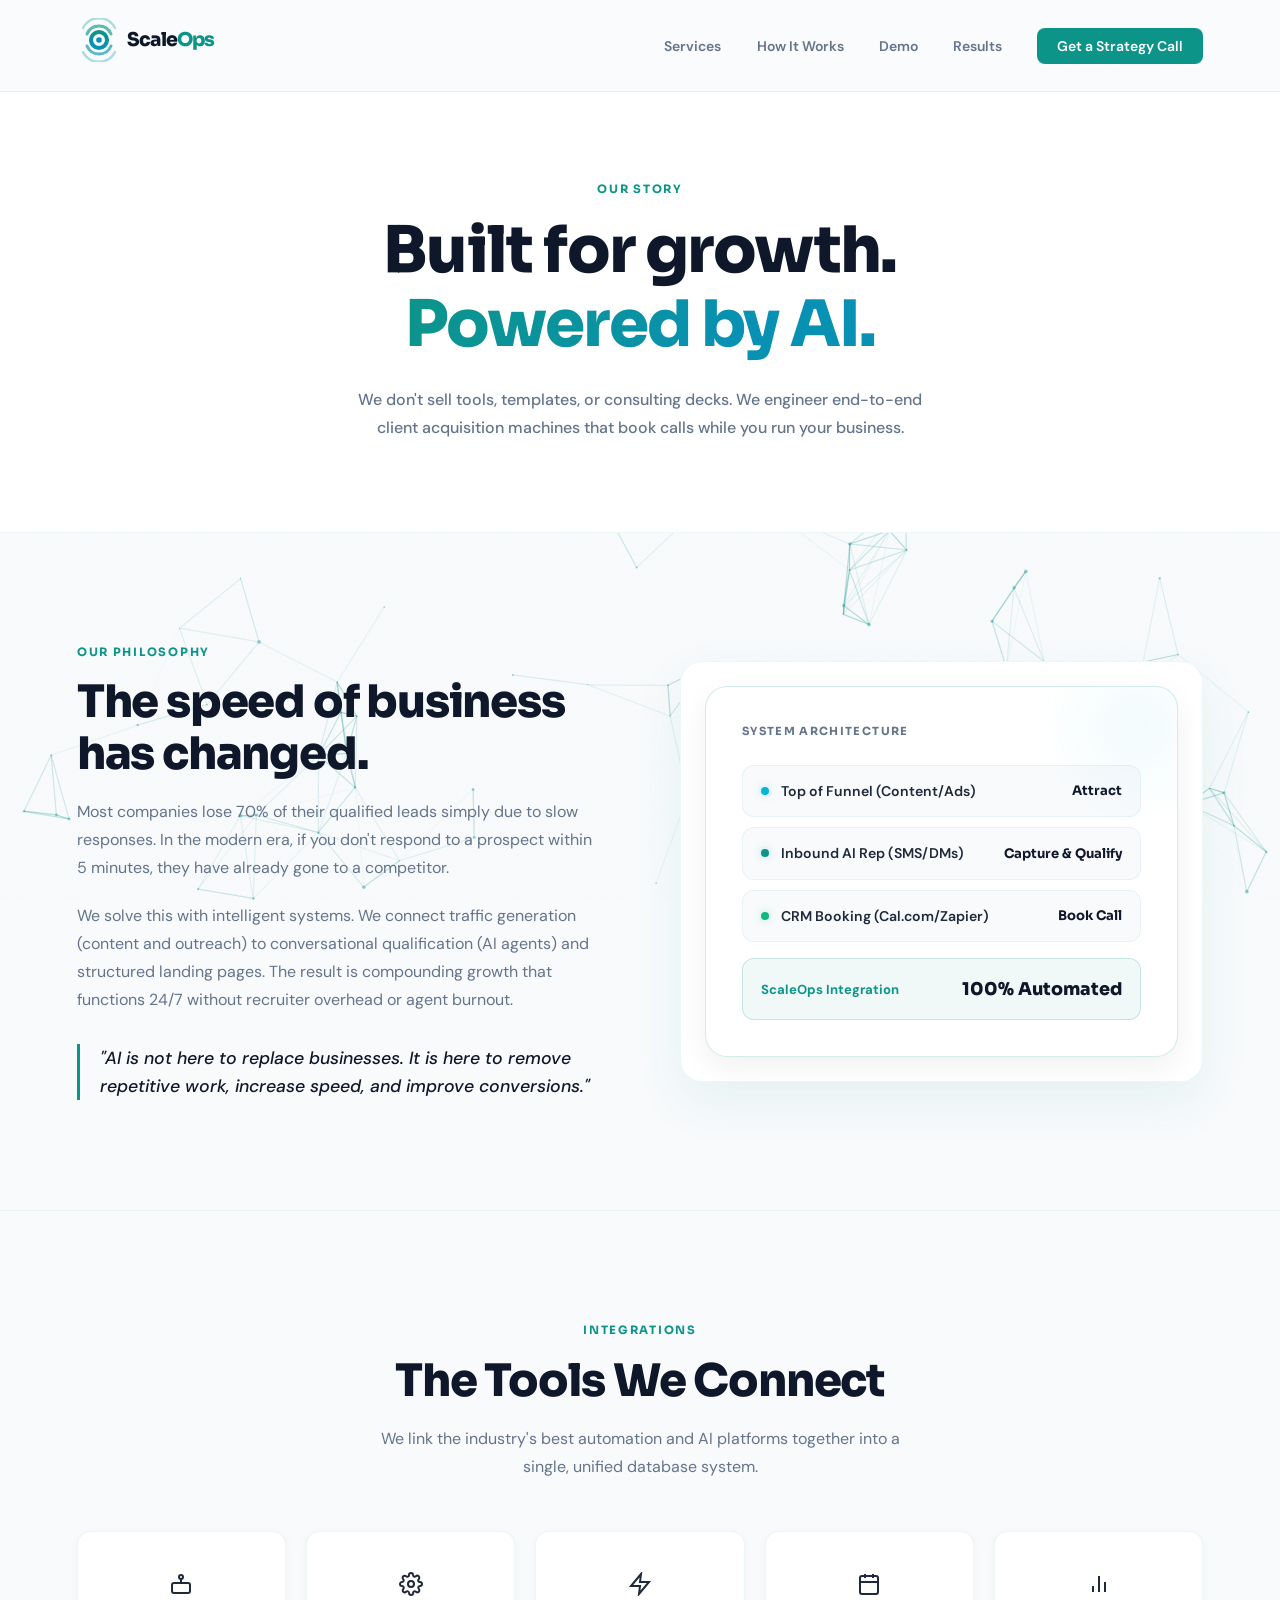
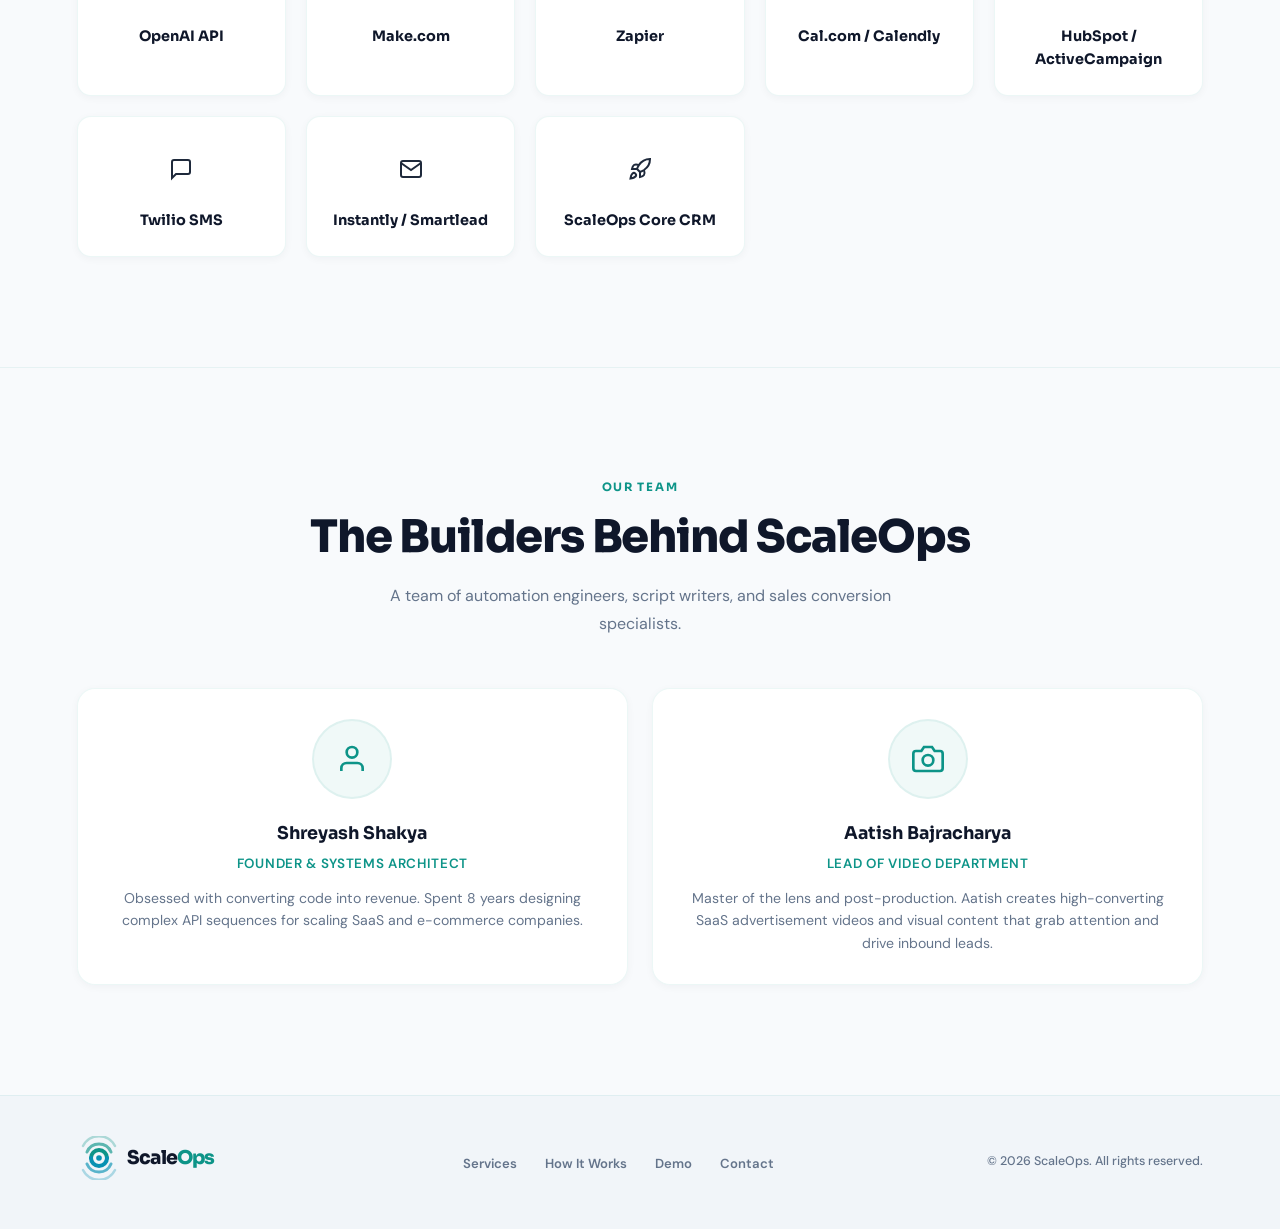
==== commit 9660c88c: "Fix Netlify config: serve from repo root with redirects" ====
--- a/html/about.html
+++ b/html/about.html
@@ -192,7 +192,7 @@
         <div class="team-card fade-up fade-up-d2">
           <div class="team-avatar"><svg width="32" height="32" viewBox="0 0 24 24" fill="none" stroke="currentColor" stroke-width="2"><path d="M23 19a2 2 0 0 1-2 2H3a2 2 0 0 1-2-2V8a2 2 0 0 1 2-2h4l2-3h6l2 3h4a2 2 0 0 1 2 2z"/><circle cx="12" cy="13" r="4"/></svg></div>
           <h3 class="team-name">Aatish Bajracharya</h3>
-          <div class="team-role">Lead Videographer</div>
+          <div class="team-role">Lead of Video Department</div>
           <p class="team-bio">Master of the lens and post-production. Aatish creates high-converting SaaS advertisement videos and visual content that grab attention and drive inbound leads.</p>
         </div>
       </div>
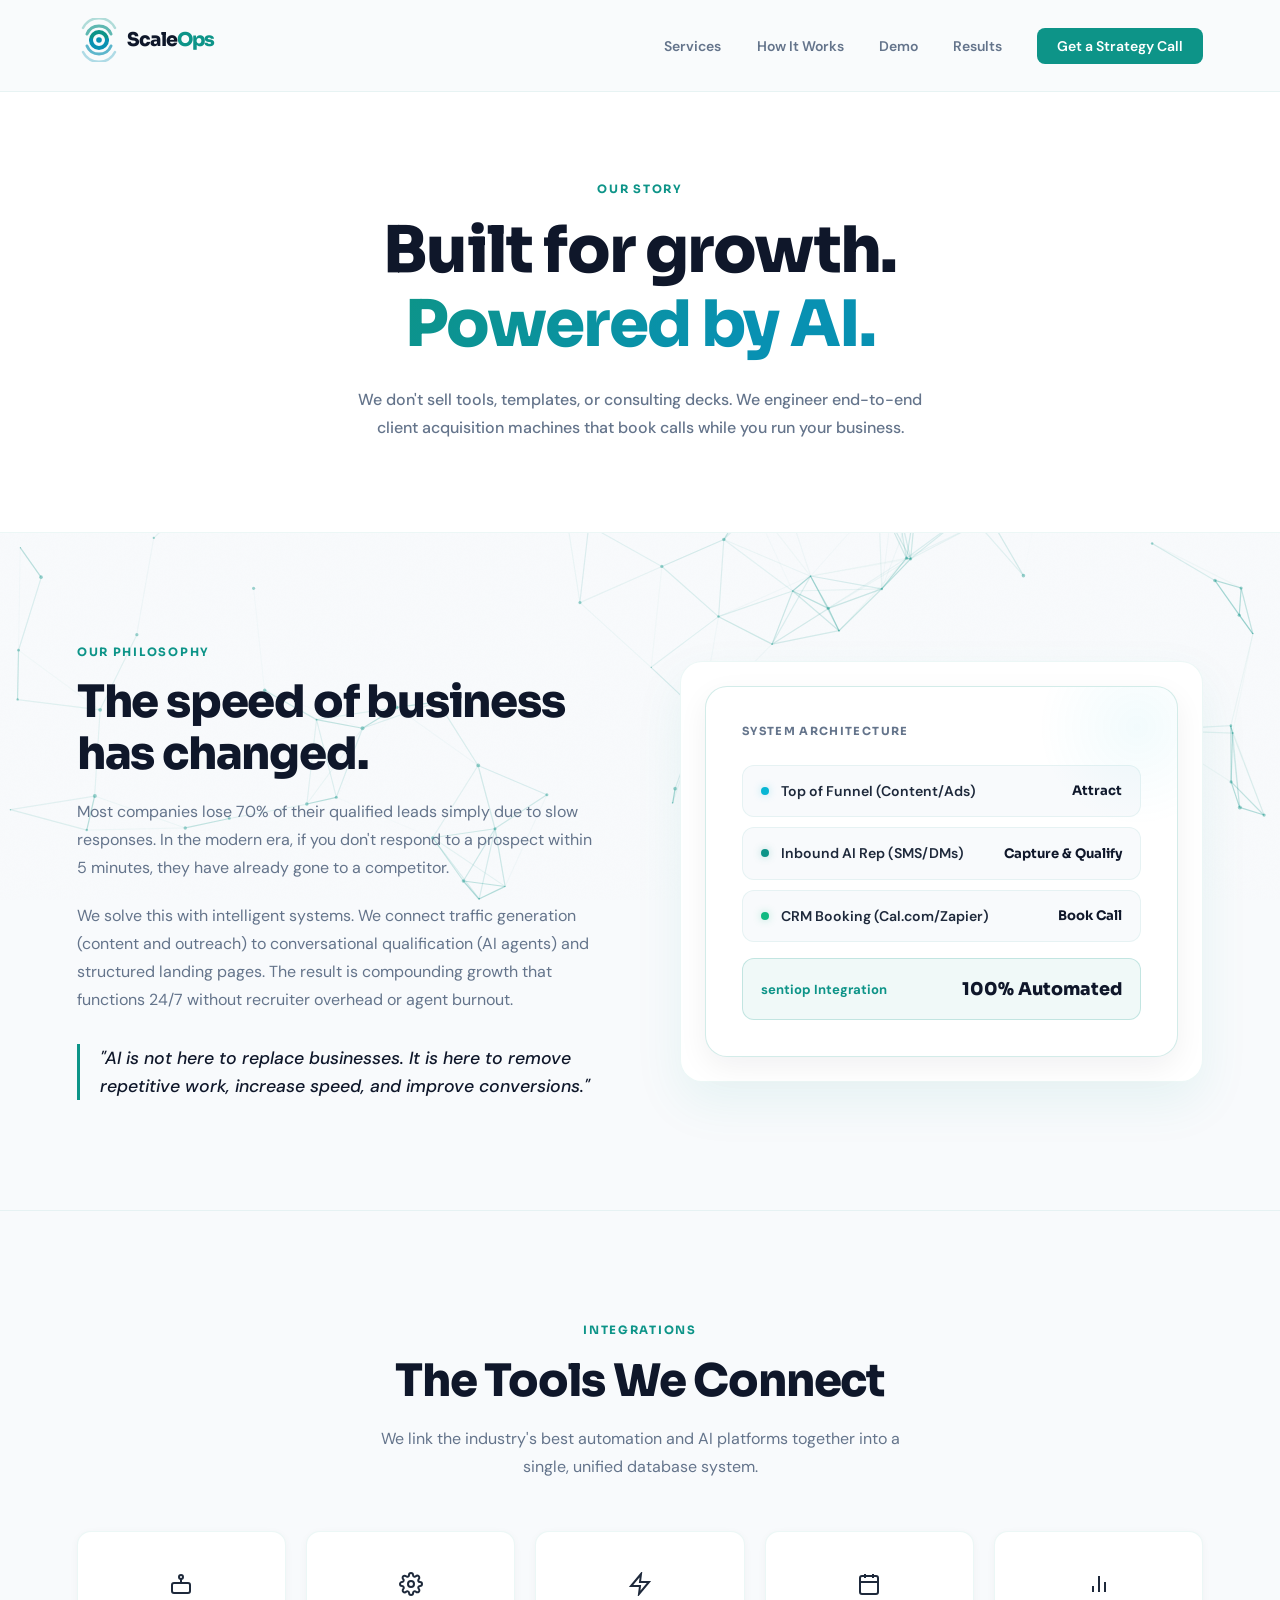
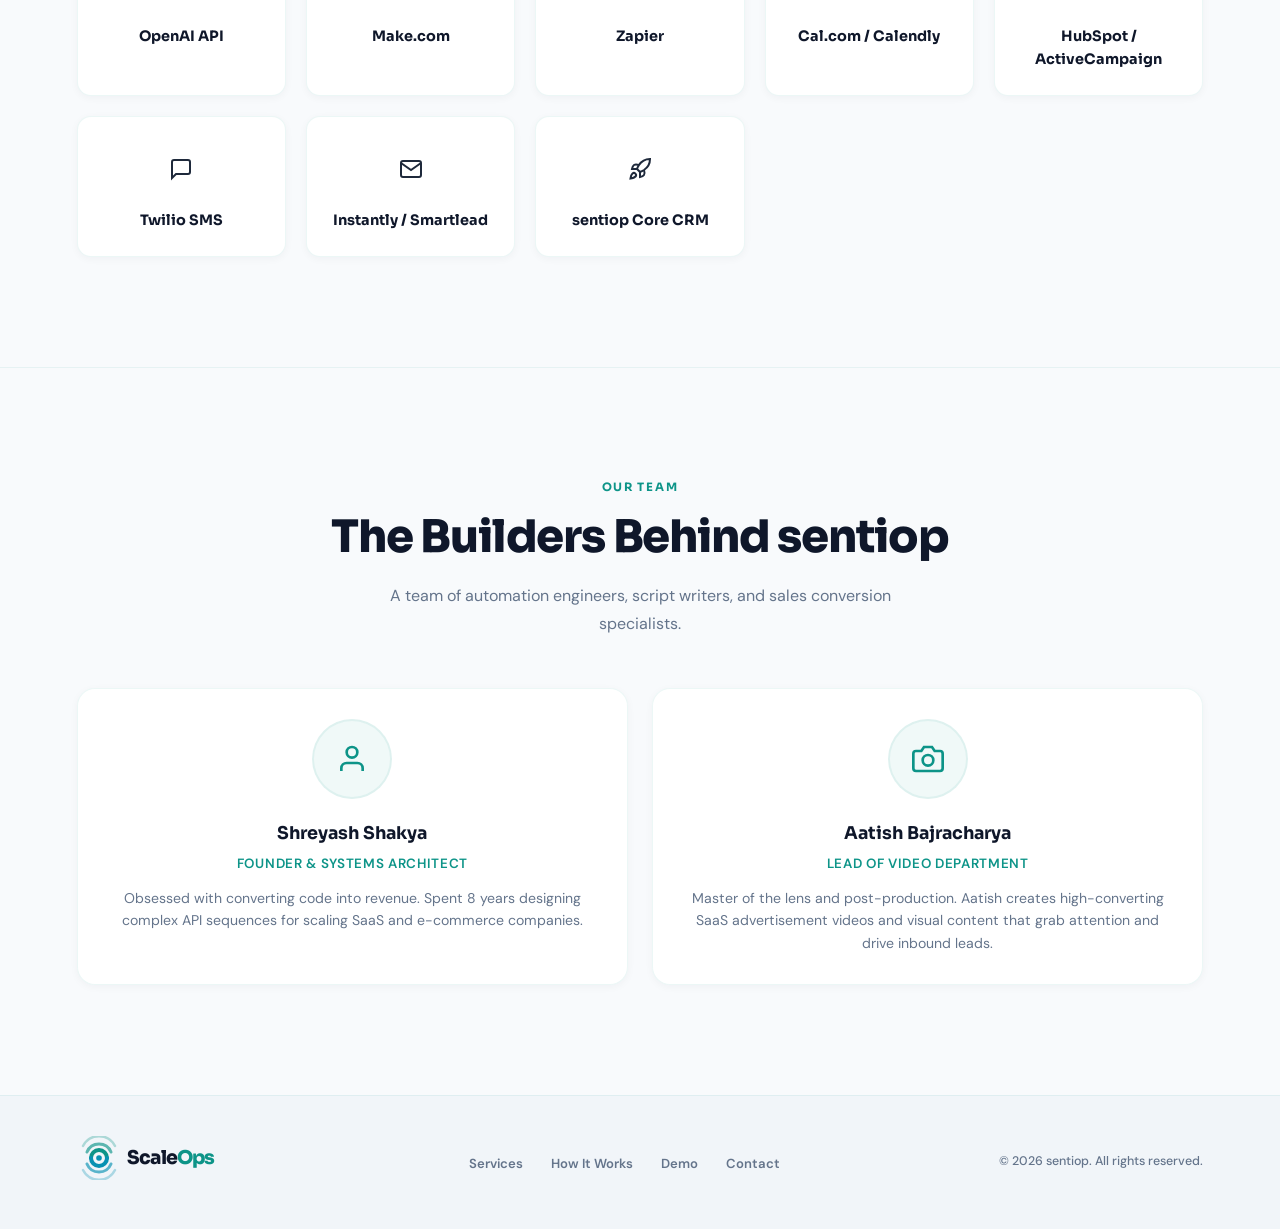
==== commit d925827c: "update website name to Sentiop" ====
--- a/html/about.html
+++ b/html/about.html
@@ -3,10 +3,10 @@
 <head>
   <meta charset="UTF-8" />
   <meta name="viewport" content="width=device-width, initial-scale=1.0" />
-  <title>About Us — ScaleOps | Built for Growth, Powered by AI</title>
+  <title>About Us — sentiop | Built for Growth, Powered by AI</title>
   
   <!-- SEO Meta Tags -->
-  <meta name="description" content="Learn about ScaleOps' philosophy, our team, and the custom AI-powered integrations we use to scale businesses." />
+  <meta name="description" content="Learn about sentiop' philosophy, our team, and the custom AI-powered integrations we use to scale businesses." />
   
   <!-- Fonts -->
   <link rel="preconnect" href="https://fonts.googleapis.com" />
@@ -124,7 +124,7 @@
               </div>
             </div>
             <div class="pipeline-total" style="background: var(--accent-soft); border-color: rgba(13,148,136,0.2);">
-              <div class="pipeline-total-label">ScaleOps Integration</div>
+              <div class="pipeline-total-label">sentiop Integration</div>
               <div class="pipeline-total-val">100% Automated</div>
             </div>
           </div>
@@ -170,7 +170,7 @@
         </div>
         <div class="stack-item">
           <div class="stack-icon"><svg width="24" height="24" viewBox="0 0 24 24" fill="none" stroke="currentColor" stroke-width="2"><path d="M4.5 16.5c-1.5 1.26-2 5-2 5s3.74-.5 5-2c.71-.84.7-2.13-.09-2.91a2.18 2.18 0 0 0-2.91-.09z"/><path d="m12 15-3-3a22 22 0 0 1 2-3.95A12.88 12.88 0 0 1 22 2c0 2.72-.78 7.5-6 11a22.35 22.35 0 0 1-4 2z"/><path d="M9 12H4s.55-3.03 2-4c1.62-1.08 5 0 5 0"/><path d="M12 15v5s3.03-.55 4-2c1.08-1.62 0-5 0-5"/></svg></div>
-          <div class="stack-name">ScaleOps Core CRM</div>
+          <div class="stack-name">sentiop Core CRM</div>
         </div>
       </div>
     </section>
@@ -179,7 +179,7 @@
     <section class="section-pad" id="team" style="background: transparent;">
       <div class="section-header fade-up" style="text-align: center; margin-bottom: 50px;">
         <p class="section-label">Our Team</p>
-        <h2 class="section-title">The Builders Behind ScaleOps</h2>
+        <h2 class="section-title">The Builders Behind sentiop</h2>
         <p class="section-sub" style="margin: 0 auto;">A team of automation engineers, script writers, and sales conversion specialists.</p>
       </div>
       <div class="team-grid">
@@ -219,7 +219,7 @@
       <li><a href="index.html#demo" id="footerDemo">Demo</a></li>
       <li><a href="index.html#contact" id="footerContact">Contact</a></li>
     </ul>
-    <p class="footer-copy">© 2026 ScaleOps. All rights reserved.</p>
+    <p class="footer-copy">© 2026 sentiop. All rights reserved.</p>
   </footer>
 
 </body>
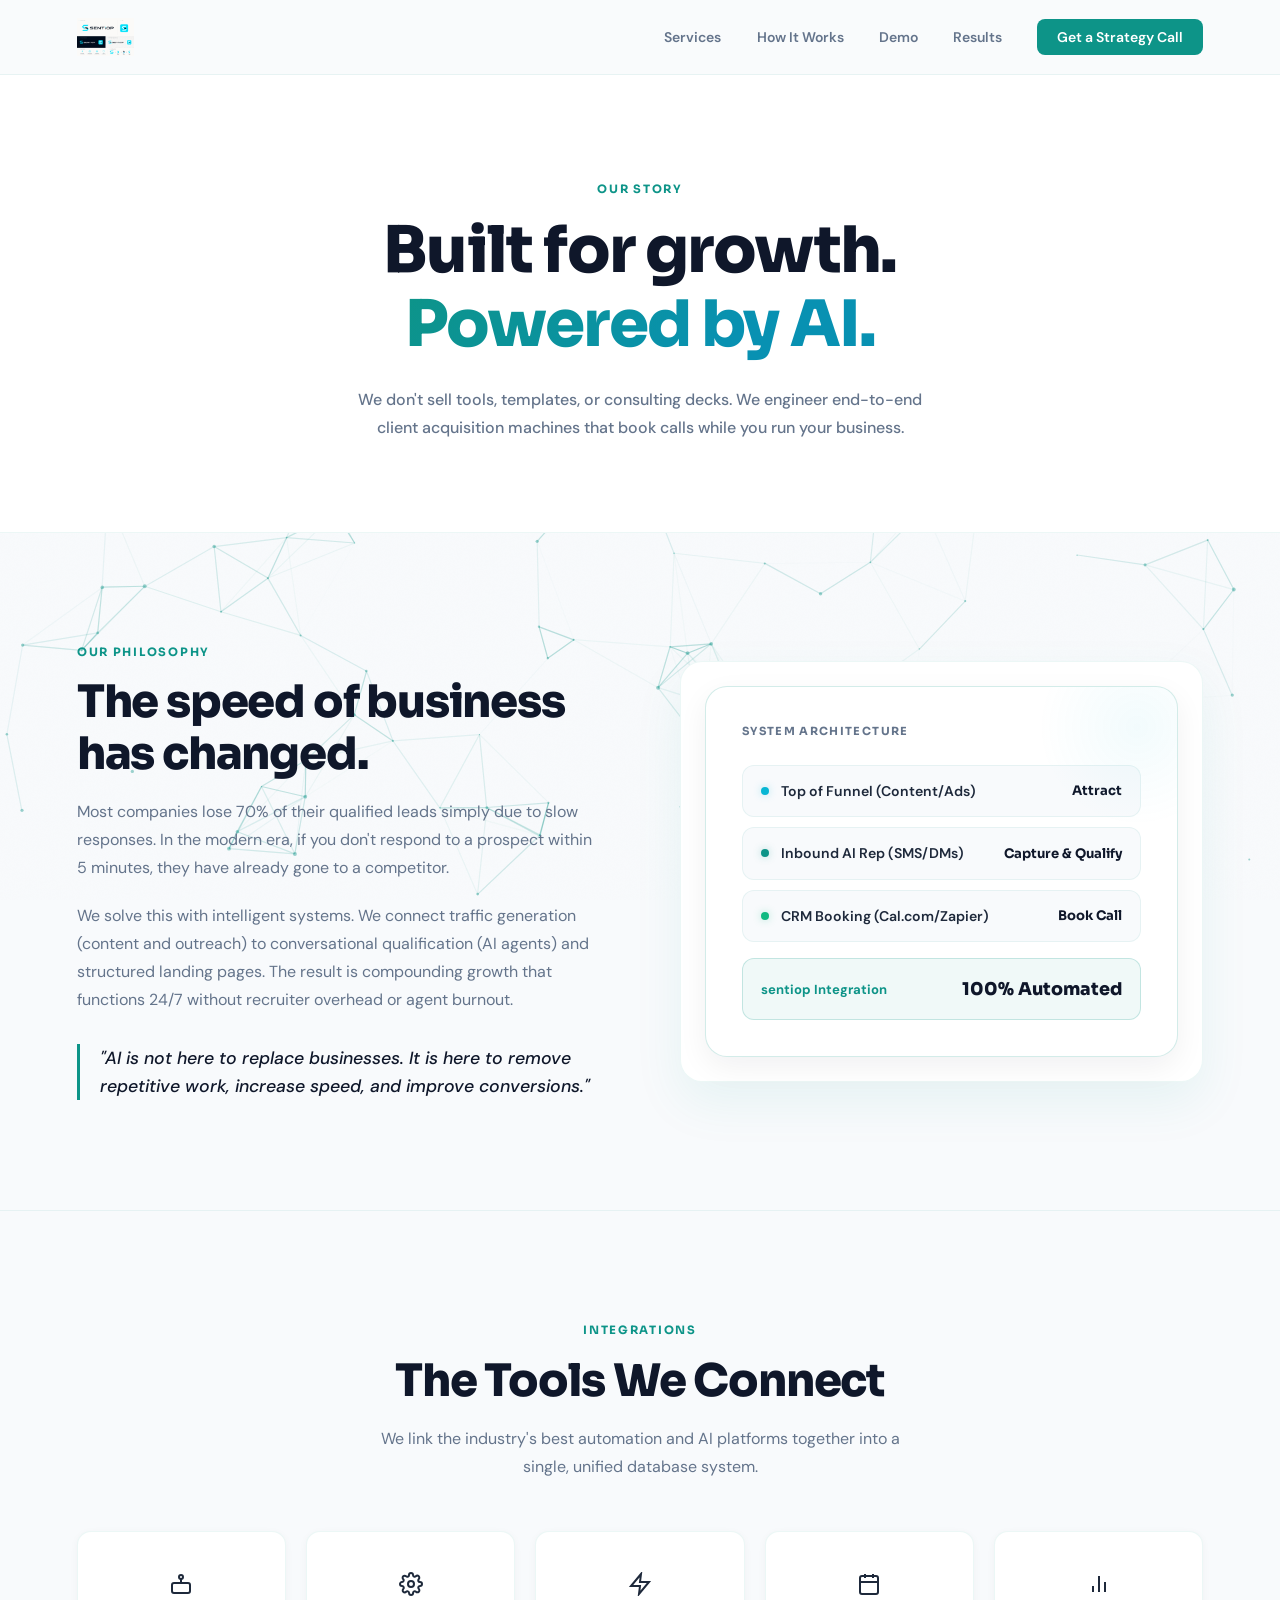
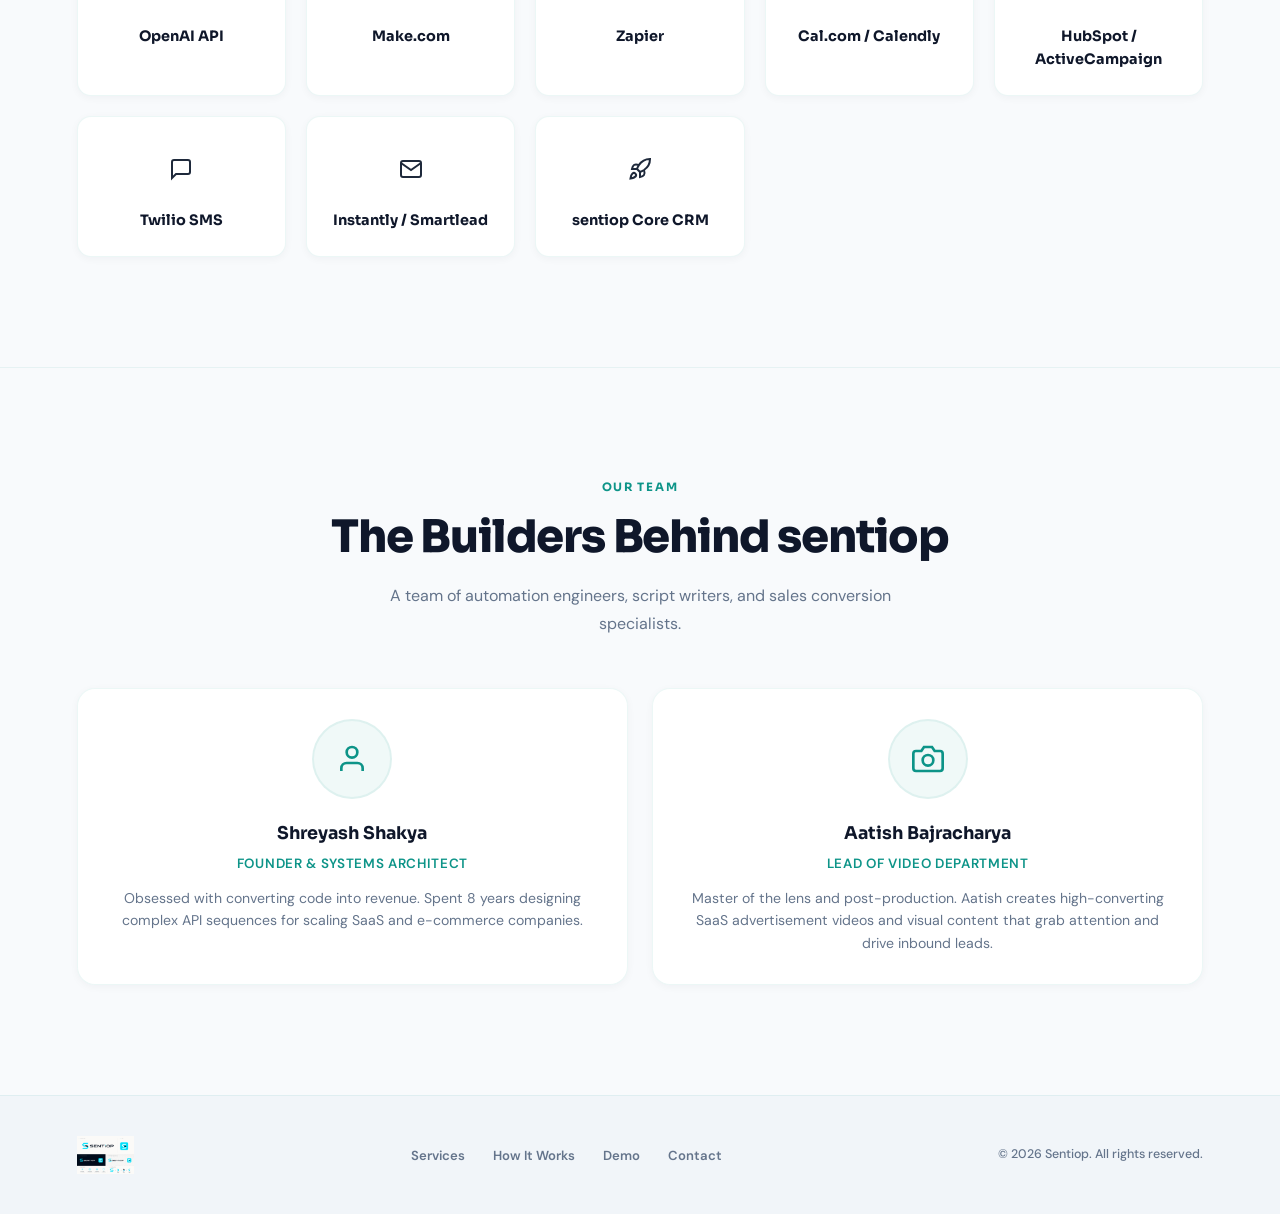
==== commit 85da9329: "Replace SVG logos with Sentiop PNG logo across all pages" ====
--- a/html/about.html
+++ b/html/about.html
@@ -29,16 +29,7 @@
     <nav>
       <div class="logo" id="aboutLogo">
         <a href="index.html" style="text-decoration:none">
-          <svg width="172" height="44" viewBox="0 0 172 44" fill="none" xmlns="http://www.w3.org/2000/svg">
-            <path d="M 38 10 A 18 18 0 0 0 6 10" fill="none" stroke="#0d9488" stroke-width="2.5" stroke-linecap="round" opacity="0.3"/>
-            <path d="M 34 16 A 13 13 0 0 0 10 16" fill="none" stroke="#0d9488" stroke-width="3" stroke-linecap="round" opacity="0.65"/>
-            <path d="M 30 22 A 8 8 0 0 0 14 22" fill="none" stroke="#0d9488" stroke-width="4" stroke-linecap="round"/>
-            <circle cx="22" cy="22" r="2.8" fill="#0891b2"/>
-            <path d="M 14 22 A 8 8 0 0 0 30 22" fill="none" stroke="#0891b2" stroke-width="4" stroke-linecap="round"/>
-            <path d="M 10 28 A 13 13 0 0 0 34 28" fill="none" stroke="#0891b2" stroke-width="3" stroke-linecap="round" opacity="0.65"/>
-            <path d="M 6 34 A 18 18 0 0 0 38 34" fill="none" stroke="#0891b2" stroke-width="2.5" stroke-linecap="round" opacity="0.3"/>
-            <text x="50" y="28" font-family="Sora, sans-serif" font-weight="800" font-size="19" letter-spacing="-0.8" fill="#0f172a">Scale<tspan fill="#0d9488">Ops</tspan></text>
-          </svg>
+          <img src="../assets/images/sentiop-logo.png" alt="Sentiop" height="38" style="display:block;">
         </a>
       </div>
       <ul class="nav-links">
@@ -202,16 +193,7 @@
   <!-- Footer -->
   <footer>
     <div class="footer-logo" id="aboutFooterLogo">
-      <svg width="172" height="44" viewBox="0 0 172 44" fill="none" xmlns="http://www.w3.org/2000/svg">
-        <path d="M 38 10 A 18 18 0 0 0 6 10" fill="none" stroke="#0d9488" stroke-width="2.5" stroke-linecap="round" opacity="0.3"/>
-        <path d="M 34 16 A 13 13 0 0 0 10 16" fill="none" stroke="#0d9488" stroke-width="3" stroke-linecap="round" opacity="0.65"/>
-        <path d="M 30 22 A 8 8 0 0 0 14 22" fill="none" stroke="#0d9488" stroke-width="4" stroke-linecap="round"/>
-        <circle cx="22" cy="22" r="2.8" fill="#0891b2"/>
-        <path d="M 14 22 A 8 8 0 0 0 30 22" fill="none" stroke="#0891b2" stroke-width="4" stroke-linecap="round"/>
-        <path d="M 10 28 A 13 13 0 0 0 34 28" fill="none" stroke="#0891b2" stroke-width="3" stroke-linecap="round" opacity="0.65"/>
-        <path d="M 6 34 A 18 18 0 0 0 38 34" fill="none" stroke="#0891b2" stroke-width="2.5" stroke-linecap="round" opacity="0.3"/>
-        <text x="50" y="28" font-family="Sora, sans-serif" font-weight="800" font-size="19" letter-spacing="-0.8" fill="#0f172a">Scale<tspan fill="#0d9488">Ops</tspan></text>
-      </svg>
+      <img src="../assets/images/sentiop-logo.png" alt="Sentiop" height="38" style="display:block;">
     </div>
     <ul class="footer-links">
       <li><a href="index.html#services" id="footerServices">Services</a></li>
@@ -219,7 +201,7 @@
       <li><a href="index.html#demo" id="footerDemo">Demo</a></li>
       <li><a href="index.html#contact" id="footerContact">Contact</a></li>
     </ul>
-    <p class="footer-copy">© 2026 sentiop. All rights reserved.</p>
+    <p class="footer-copy">© 2026 Sentiop. All rights reserved.</p>
   </footer>
 
 </body>
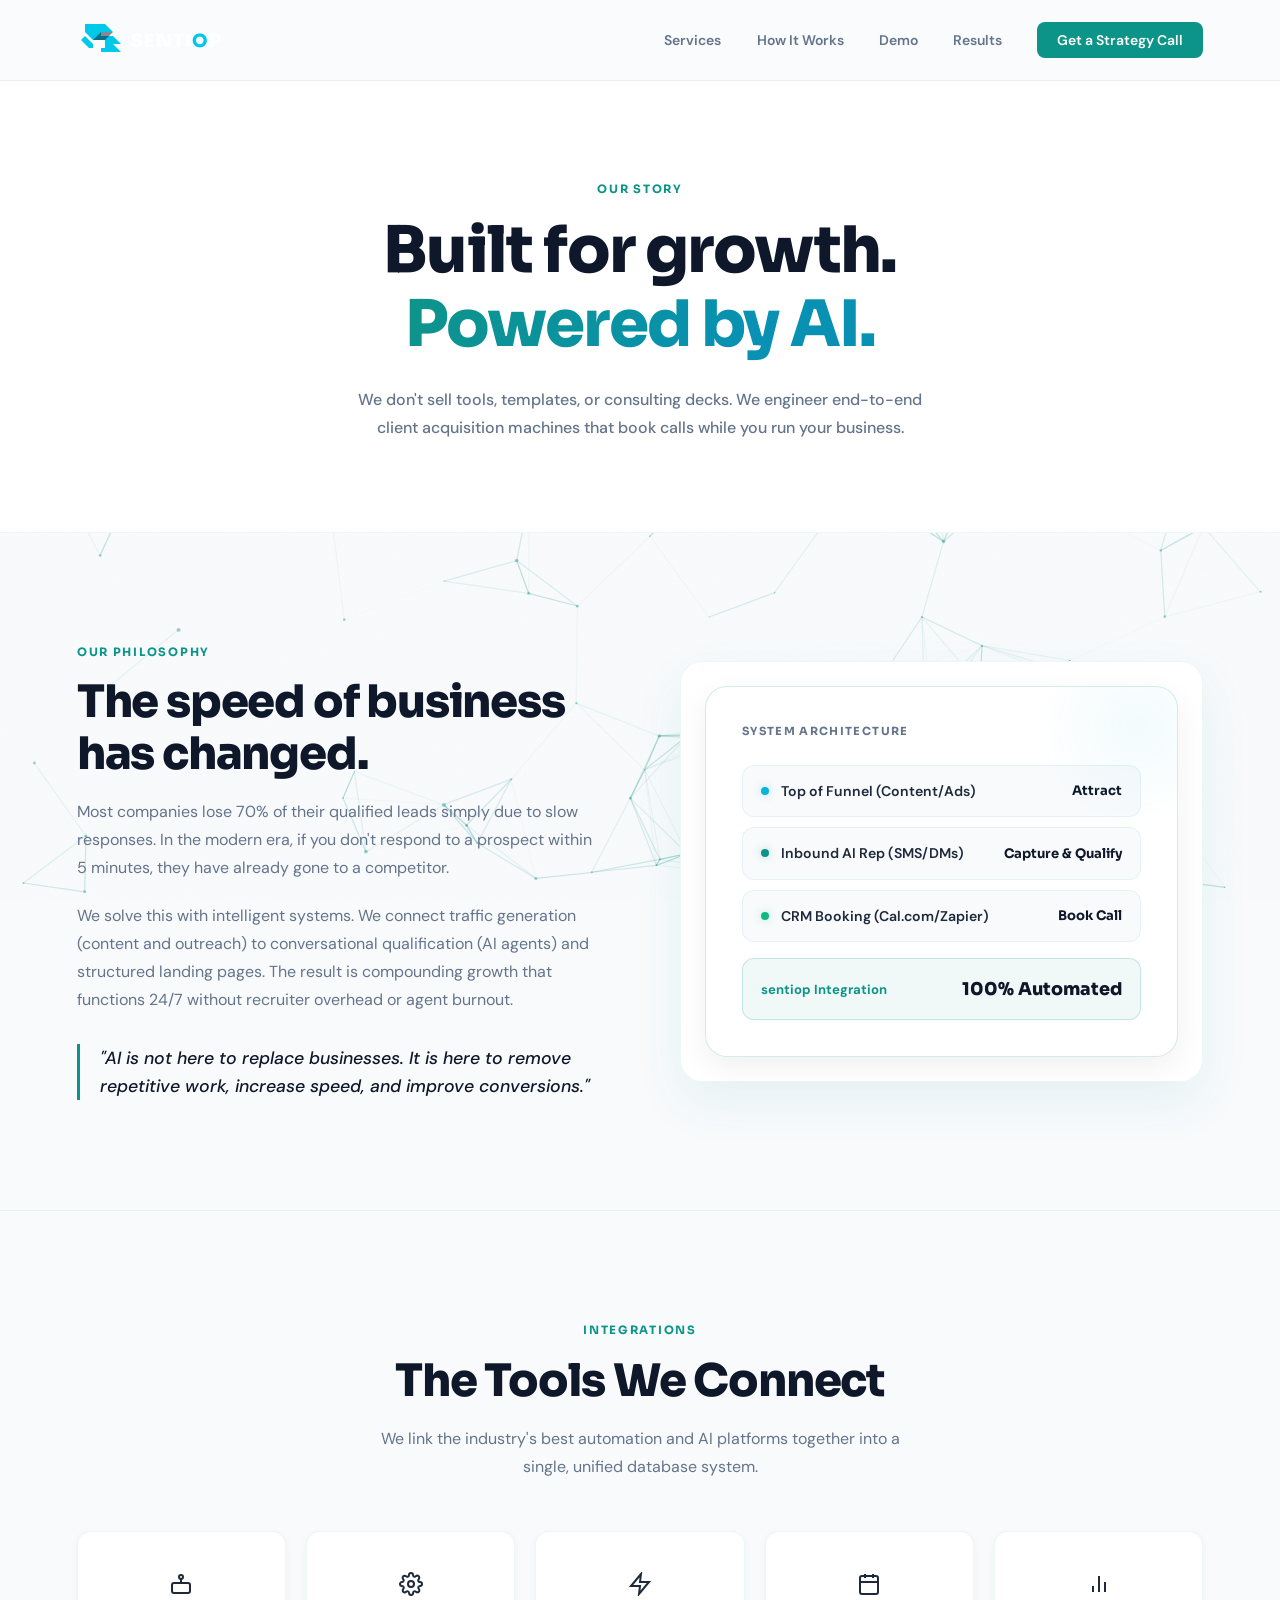
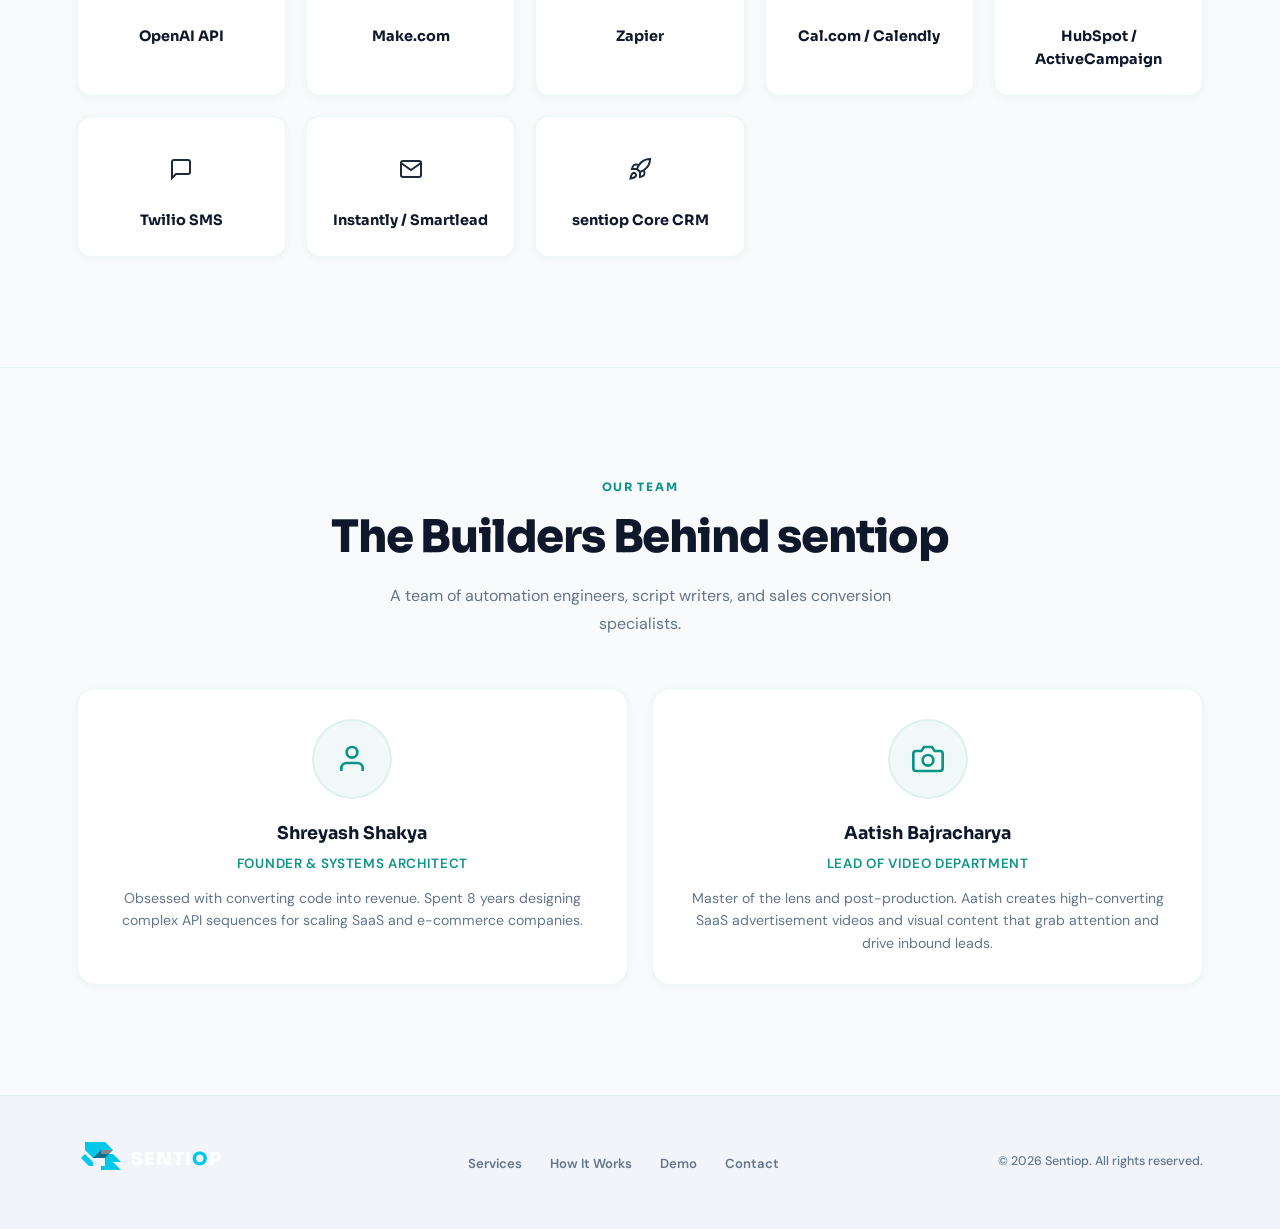
==== commit 9ab27f75: "Restore SVG logo with Sentiop branding - blends with dark theme" ====
--- a/html/about.html
+++ b/html/about.html
@@ -28,8 +28,15 @@
   <header>
     <nav>
       <div class="logo" id="aboutLogo">
-        <a href="index.html" style="text-decoration:none">
-          <img src="../assets/images/sentiop-logo.png" alt="Sentiop" height="38" style="display:block;">
+        <a href="index.html" style="text-decoration:none; display:flex; align-items:center;">
+          <svg width="172" height="44" viewBox="0 0 172 44" fill="none" xmlns="http://www.w3.org/2000/svg">
+            <!-- Geometric S mark -->
+            <polygon points="8,6 28,6 36,14 24,14 24,18 36,18 44,26 28,26 28,22 16,22 8,14" fill="#00C8E8"/>
+            <polygon points="8,18 16,26 16,30 28,30 28,26 36,26 44,34 24,34 24,30 12,30 4,22" fill="#00C8E8"/>
+            <polygon points="24,14 36,14 28,22 16,22" fill="#0f172a" opacity="0.5"/>
+            <!-- Wordmark -->
+            <text x="54" y="29" font-family="Sora, sans-serif" font-weight="800" font-size="18" letter-spacing="1" fill="white">SENTI<tspan fill="#00C8E8">O</tspan>P</text>
+          </svg>
         </a>
       </div>
       <ul class="nav-links">
@@ -193,7 +200,14 @@
   <!-- Footer -->
   <footer>
     <div class="footer-logo" id="aboutFooterLogo">
-      <img src="../assets/images/sentiop-logo.png" alt="Sentiop" height="38" style="display:block;">
+      <svg width="172" height="44" viewBox="0 0 172 44" fill="none" xmlns="http://www.w3.org/2000/svg">
+        <!-- Geometric S mark -->
+        <polygon points="8,6 28,6 36,14 24,14 24,18 36,18 44,26 28,26 28,22 16,22 8,14" fill="#00C8E8"/>
+        <polygon points="8,18 16,26 16,30 28,30 28,26 36,26 44,34 24,34 24,30 12,30 4,22" fill="#00C8E8"/>
+        <polygon points="24,14 36,14 28,22 16,22" fill="#0f172a" opacity="0.5"/>
+        <!-- Wordmark -->
+        <text x="54" y="29" font-family="Sora, sans-serif" font-weight="800" font-size="18" letter-spacing="1" fill="white">SENTI<tspan fill="#00C8E8">O</tspan>P</text>
+      </svg>
     </div>
     <ul class="footer-links">
       <li><a href="index.html#services" id="footerServices">Services</a></li>
--- a/css/style.css
+++ b/css/style.css
@@ -70,6 +70,12 @@
   color: var(--black);
 }
 .logo span { color: var(--accent); }
+.logo img, .footer-logo img {
+  filter: invert(1) brightness(2);
+  height: 36px;
+  width: auto;
+  display: block;
+}
 .nav-links { display: flex; gap: 2.2rem; list-style: none; align-items: center; }
 .nav-links a {
   font-size: 0.875rem;
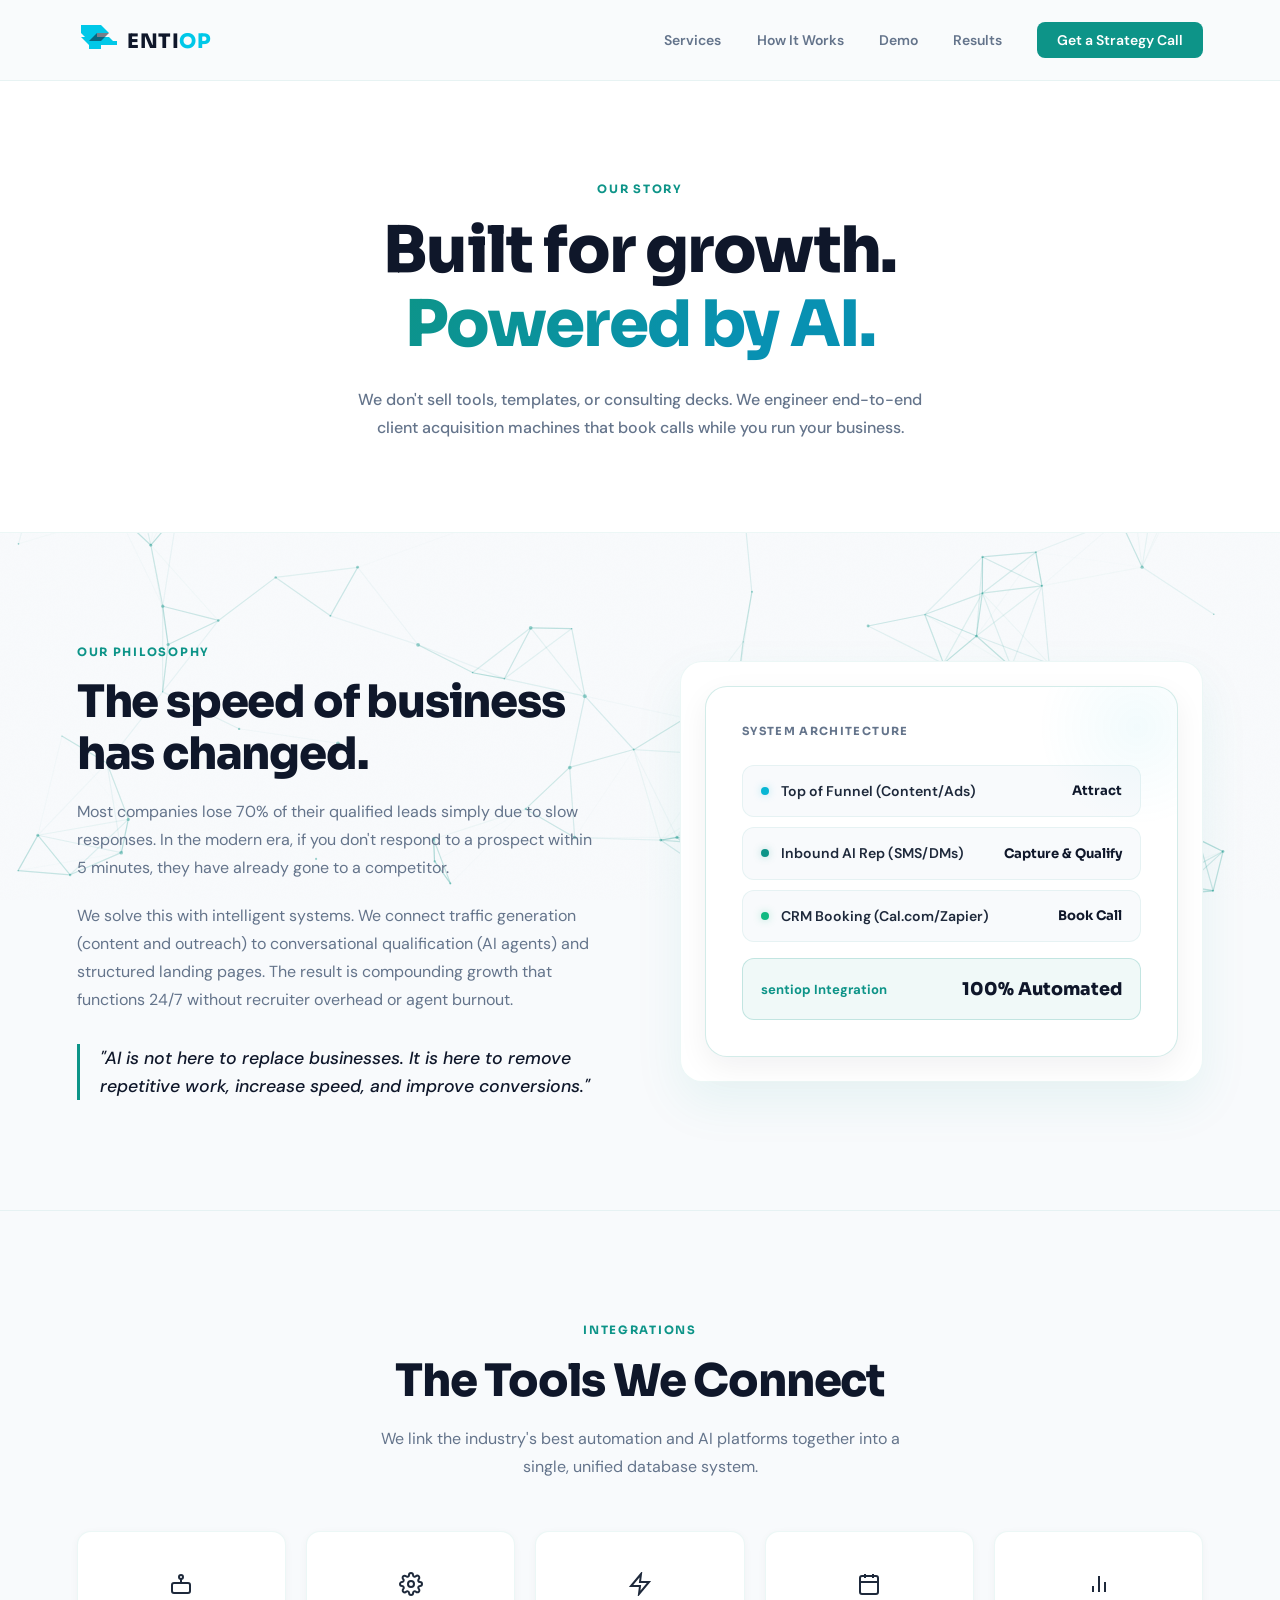
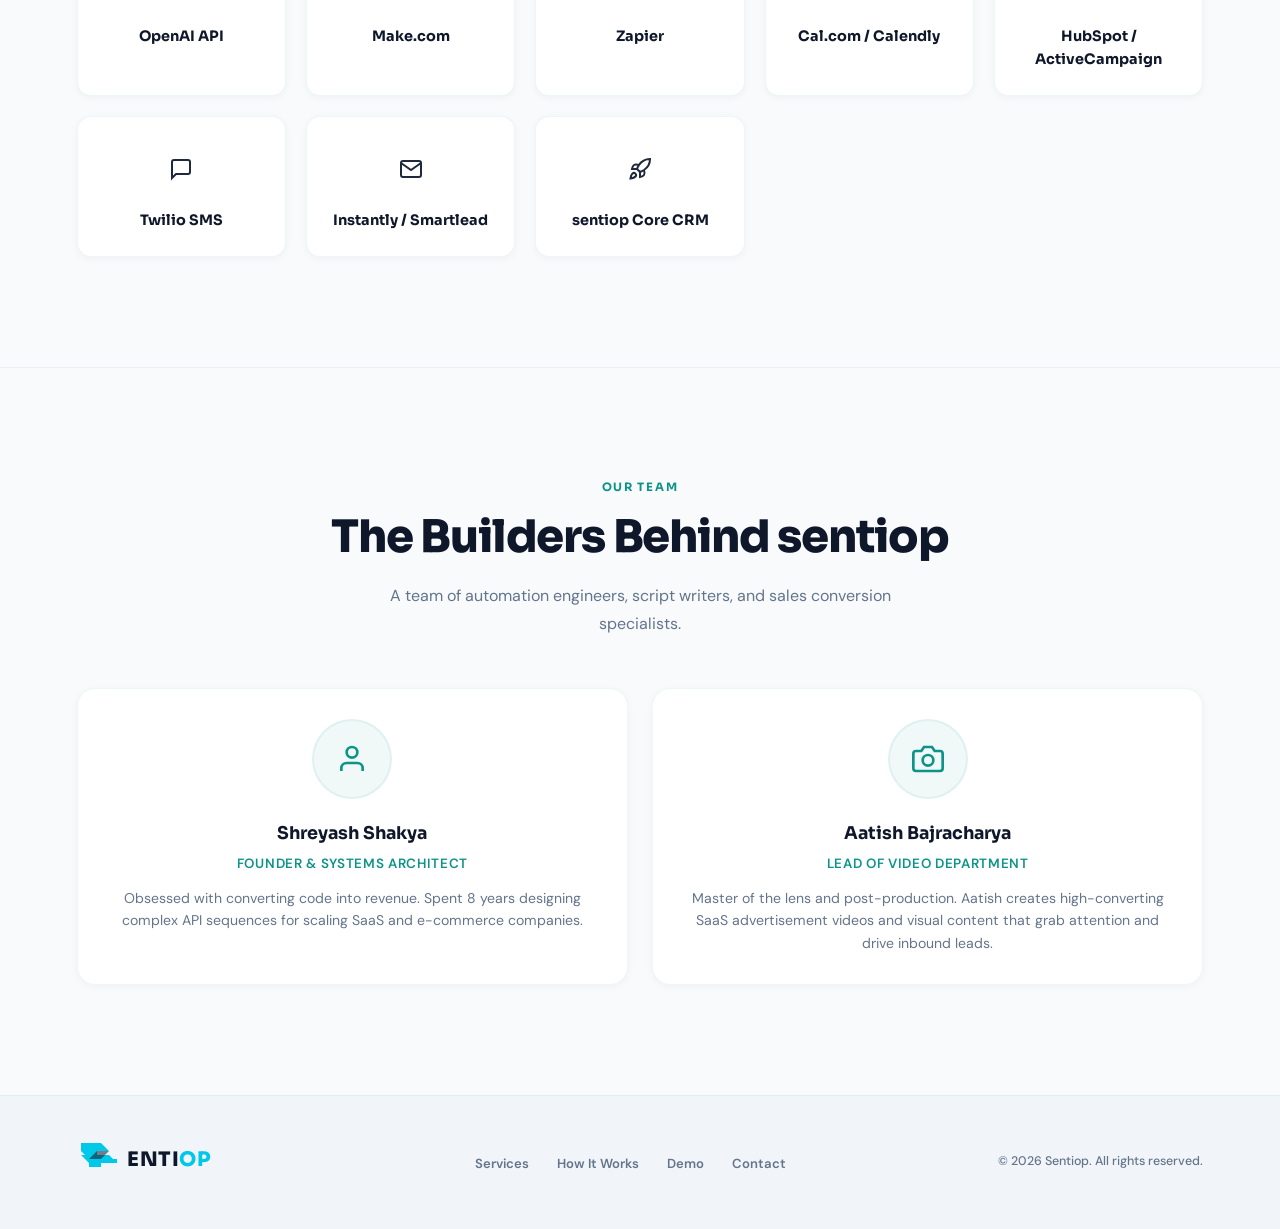
==== commit f91fb4af: "Fix logo: clean S mark + ENTI dark navy + OP cyan wordmark" ====
--- a/html/about.html
+++ b/html/about.html
@@ -29,13 +29,15 @@
     <nav>
       <div class="logo" id="aboutLogo">
         <a href="index.html" style="text-decoration:none; display:flex; align-items:center;">
-          <svg width="172" height="44" viewBox="0 0 172 44" fill="none" xmlns="http://www.w3.org/2000/svg">
-            <!-- Geometric S mark -->
-            <polygon points="8,6 28,6 36,14 24,14 24,18 36,18 44,26 28,26 28,22 16,22 8,14" fill="#00C8E8"/>
-            <polygon points="8,18 16,26 16,30 28,30 28,26 36,26 44,34 24,34 24,30 12,30 4,22" fill="#00C8E8"/>
-            <polygon points="24,14 36,14 28,22 16,22" fill="#0f172a" opacity="0.5"/>
-            <!-- Wordmark -->
-            <text x="54" y="29" font-family="Sora, sans-serif" font-weight="800" font-size="18" letter-spacing="1" fill="white">SENTI<tspan fill="#00C8E8">O</tspan>P</text>
+          <svg width="186" height="44" viewBox="0 0 186 44" fill="none" xmlns="http://www.w3.org/2000/svg">
+            <!-- S mark: top chevron -->
+            <polygon points="4,7 24,7 32,15 20,15 20,19 32,19 40,27 24,27 24,23 12,23 4,15" fill="#00C8E8"/>
+            <!-- S mark: bottom chevron -->
+            <polygon points="4,19 12,27 12,31 24,31 24,27 40,27 40,23 24,23 24,19 12,19" fill="#00C8E8"/>
+            <!-- S mark: dark cutout shadow -->
+            <polygon points="20,15 32,15 24,23 12,23" fill="#0f172a" opacity="0.55"/>
+            <!-- Wordmark: ENTI dark, OP cyan -->
+            <text x="50" y="30" font-family="Sora, sans-serif" font-weight="800" font-size="20" letter-spacing="0.5" fill="#0f172a">ENTI<tspan fill="#00C8E8">OP</tspan></text>
           </svg>
         </a>
       </div>
@@ -200,13 +202,15 @@
   <!-- Footer -->
   <footer>
     <div class="footer-logo" id="aboutFooterLogo">
-      <svg width="172" height="44" viewBox="0 0 172 44" fill="none" xmlns="http://www.w3.org/2000/svg">
-        <!-- Geometric S mark -->
-        <polygon points="8,6 28,6 36,14 24,14 24,18 36,18 44,26 28,26 28,22 16,22 8,14" fill="#00C8E8"/>
-        <polygon points="8,18 16,26 16,30 28,30 28,26 36,26 44,34 24,34 24,30 12,30 4,22" fill="#00C8E8"/>
-        <polygon points="24,14 36,14 28,22 16,22" fill="#0f172a" opacity="0.5"/>
-        <!-- Wordmark -->
-        <text x="54" y="29" font-family="Sora, sans-serif" font-weight="800" font-size="18" letter-spacing="1" fill="white">SENTI<tspan fill="#00C8E8">O</tspan>P</text>
+      <svg width="186" height="44" viewBox="0 0 186 44" fill="none" xmlns="http://www.w3.org/2000/svg">
+        <!-- S mark: top chevron -->
+        <polygon points="4,7 24,7 32,15 20,15 20,19 32,19 40,27 24,27 24,23 12,23 4,15" fill="#00C8E8"/>
+        <!-- S mark: bottom chevron -->
+        <polygon points="4,19 12,27 12,31 24,31 24,27 40,27 40,23 24,23 24,19 12,19" fill="#00C8E8"/>
+        <!-- S mark: dark cutout shadow -->
+        <polygon points="20,15 32,15 24,23 12,23" fill="#0f172a" opacity="0.55"/>
+        <!-- Wordmark: ENTI dark, OP cyan -->
+        <text x="50" y="30" font-family="Sora, sans-serif" font-weight="800" font-size="20" letter-spacing="0.5" fill="#0f172a">ENTI<tspan fill="#00C8E8">OP</tspan></text>
       </svg>
     </div>
     <ul class="footer-links">
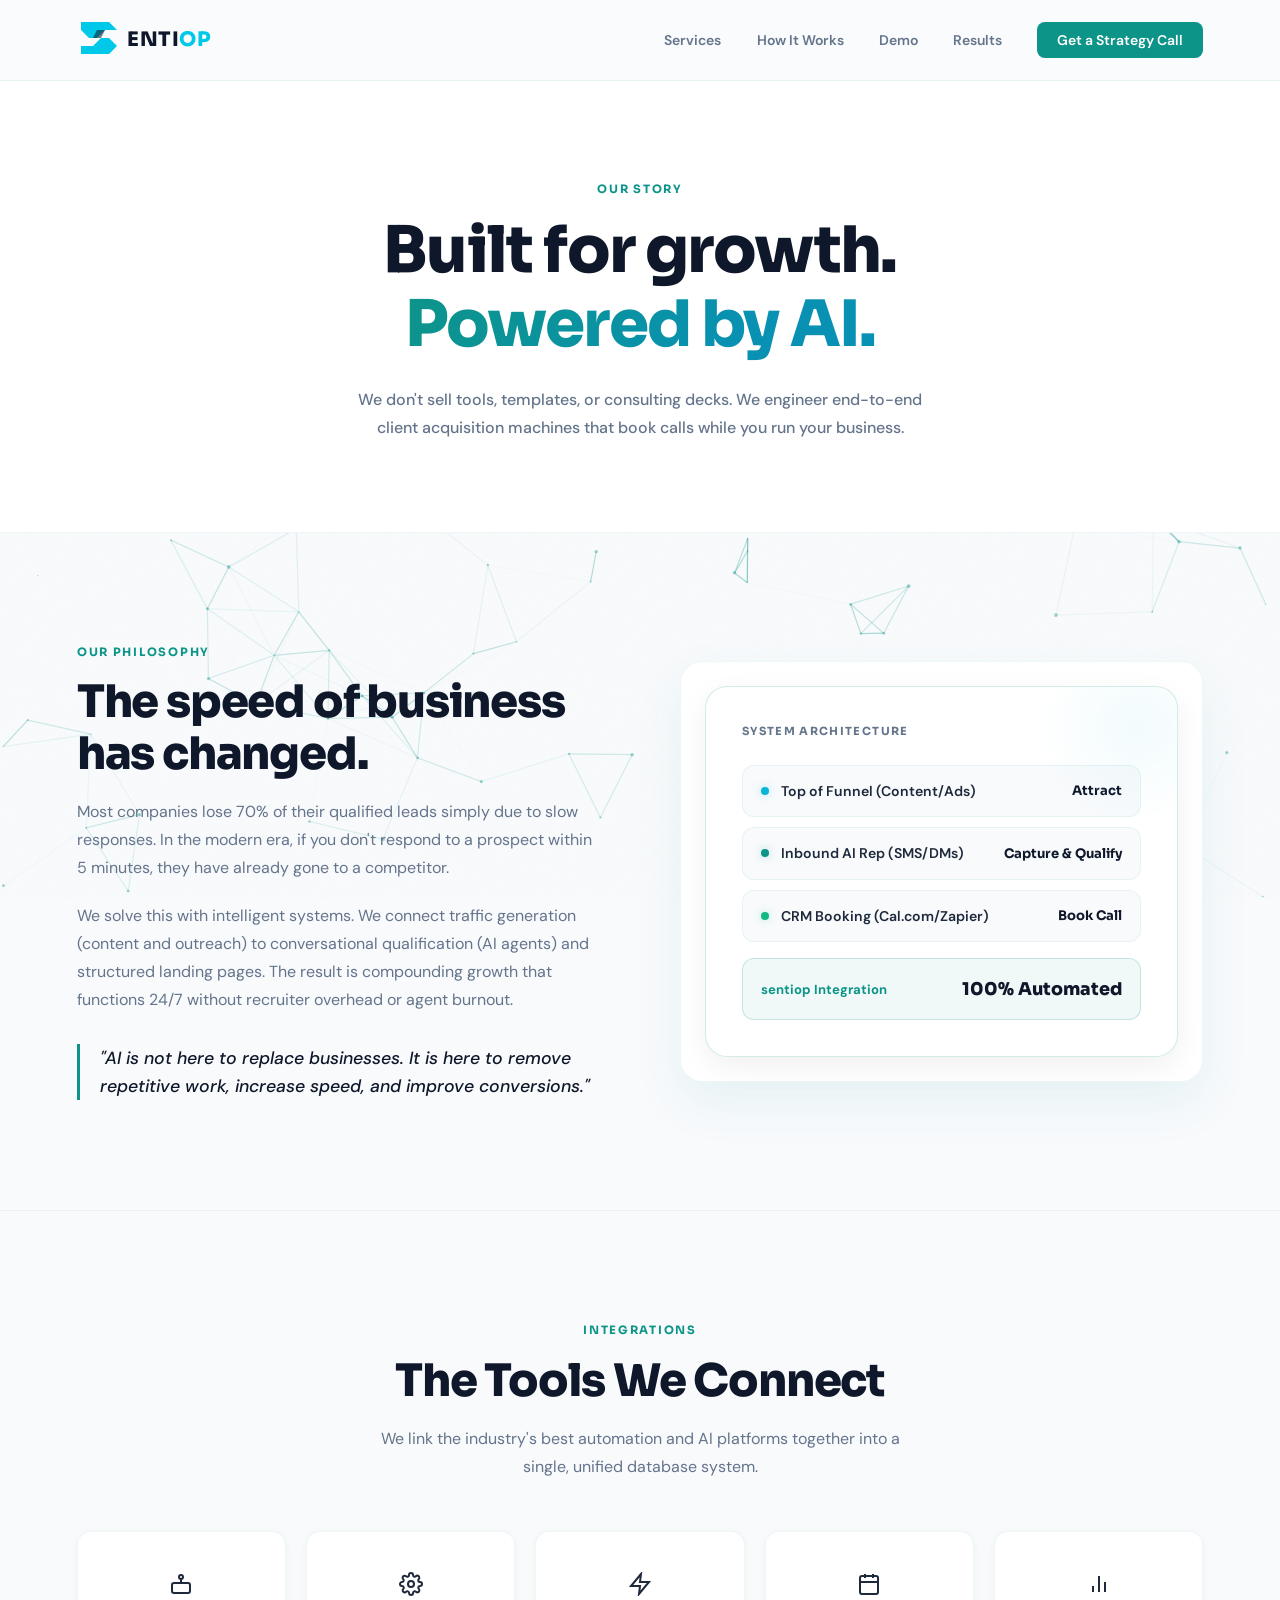
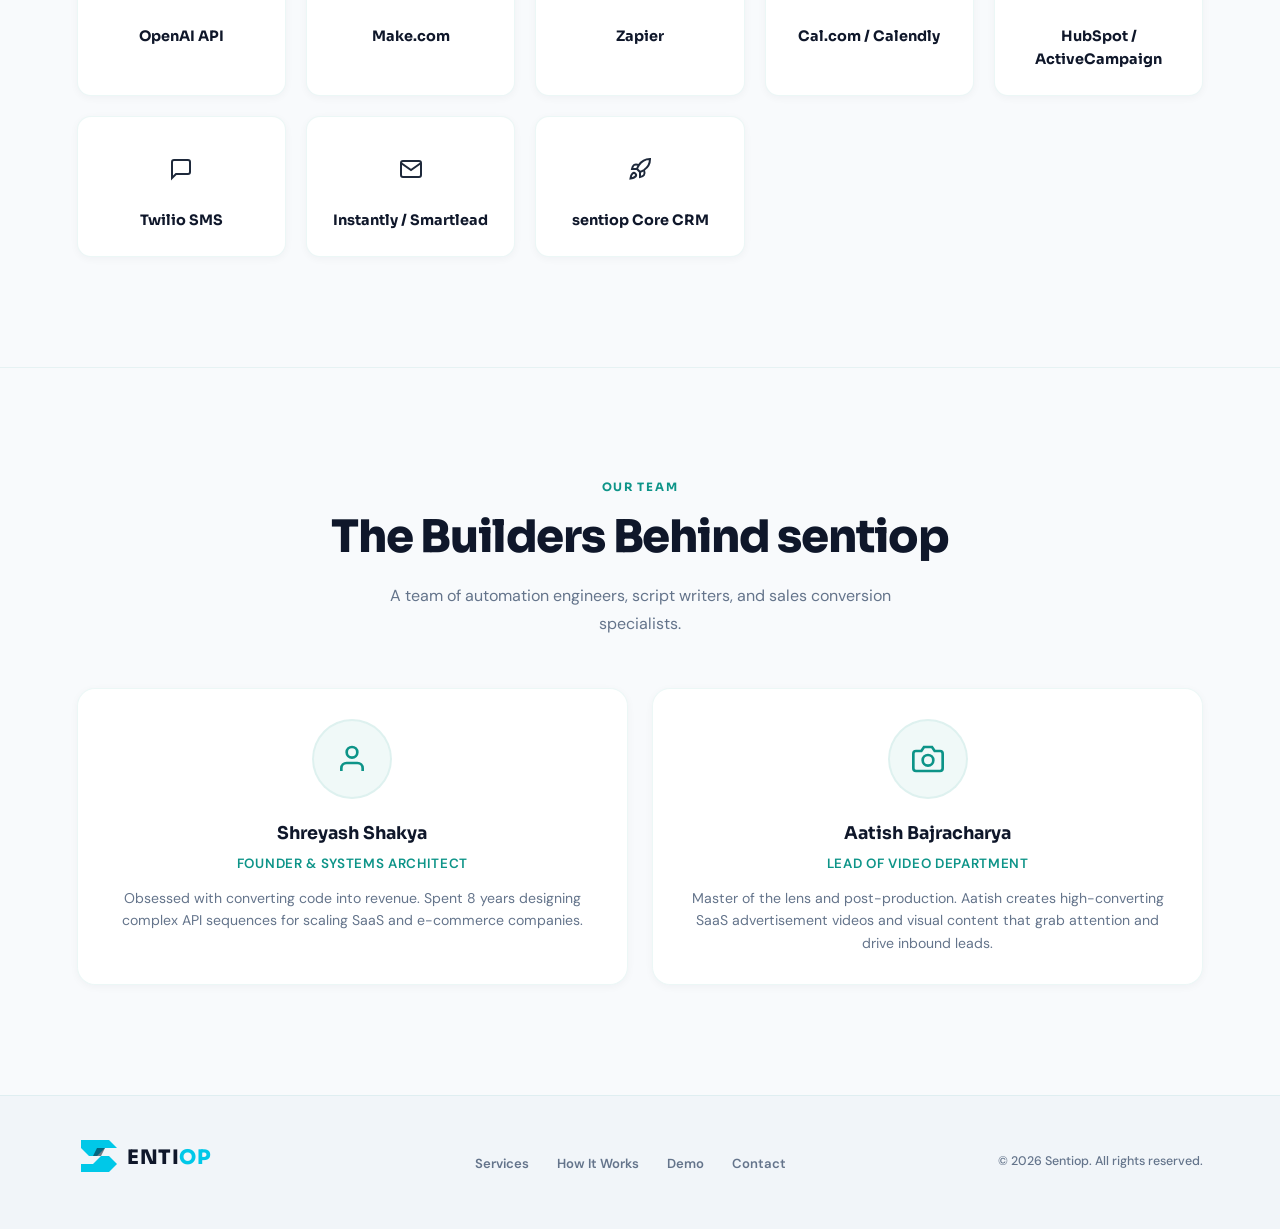
==== commit ecddb72a: "Fix S mark: use clean path-based geometric S shape" ====
--- a/html/about.html
+++ b/html/about.html
@@ -28,16 +28,11 @@
   <header>
     <nav>
       <div class="logo" id="aboutLogo">
-        <a href="index.html" style="text-decoration:none; display:flex; align-items:center;">
+        <a href="index.html" style="text-decoration:none; display:flex; align-items:center; gap:2px;">
           <svg width="186" height="44" viewBox="0 0 186 44" fill="none" xmlns="http://www.w3.org/2000/svg">
-            <!-- S mark: top chevron -->
-            <polygon points="4,7 24,7 32,15 20,15 20,19 32,19 40,27 24,27 24,23 12,23 4,15" fill="#00C8E8"/>
-            <!-- S mark: bottom chevron -->
-            <polygon points="4,19 12,27 12,31 24,31 24,27 40,27 40,23 24,23 24,19 12,19" fill="#00C8E8"/>
-            <!-- S mark: dark cutout shadow -->
-            <polygon points="20,15 32,15 24,23 12,23" fill="#0f172a" opacity="0.55"/>
-            <!-- Wordmark: ENTI dark, OP cyan -->
-            <text x="50" y="30" font-family="Sora, sans-serif" font-weight="800" font-size="20" letter-spacing="0.5" fill="#0f172a">ENTI<tspan fill="#00C8E8">OP</tspan></text>
+            <path d="M4,4 L32,4 L40,12 L28,12 L20,20 L32,20 L40,28 L32,36 L4,36 L4,28 L16,28 L24,20 L12,20 L4,12 Z" fill="#00C8E8"/>
+            <polygon points="20,12 28,12 24,20 16,20" fill="#0a1628" opacity="0.55"/>
+            <text x="50" y="28" font-family="Sora, sans-serif" font-weight="800" font-size="20" letter-spacing="0.5" fill="#0f172a">ENTI<tspan fill="#00C8E8">OP</tspan></text>
           </svg>
         </a>
       </div>
@@ -203,14 +198,9 @@
   <footer>
     <div class="footer-logo" id="aboutFooterLogo">
       <svg width="186" height="44" viewBox="0 0 186 44" fill="none" xmlns="http://www.w3.org/2000/svg">
-        <!-- S mark: top chevron -->
-        <polygon points="4,7 24,7 32,15 20,15 20,19 32,19 40,27 24,27 24,23 12,23 4,15" fill="#00C8E8"/>
-        <!-- S mark: bottom chevron -->
-        <polygon points="4,19 12,27 12,31 24,31 24,27 40,27 40,23 24,23 24,19 12,19" fill="#00C8E8"/>
-        <!-- S mark: dark cutout shadow -->
-        <polygon points="20,15 32,15 24,23 12,23" fill="#0f172a" opacity="0.55"/>
-        <!-- Wordmark: ENTI dark, OP cyan -->
-        <text x="50" y="30" font-family="Sora, sans-serif" font-weight="800" font-size="20" letter-spacing="0.5" fill="#0f172a">ENTI<tspan fill="#00C8E8">OP</tspan></text>
+        <path d="M4,4 L32,4 L40,12 L28,12 L20,20 L32,20 L40,28 L32,36 L4,36 L4,28 L16,28 L24,20 L12,20 L4,12 Z" fill="#00C8E8"/>
+        <polygon points="20,12 28,12 24,20 16,20" fill="#0a1628" opacity="0.55"/>
+        <text x="50" y="28" font-family="Sora, sans-serif" font-weight="800" font-size="20" letter-spacing="0.5" fill="#0f172a">ENTI<tspan fill="#00C8E8">OP</tspan></text>
       </svg>
     </div>
     <ul class="footer-links">
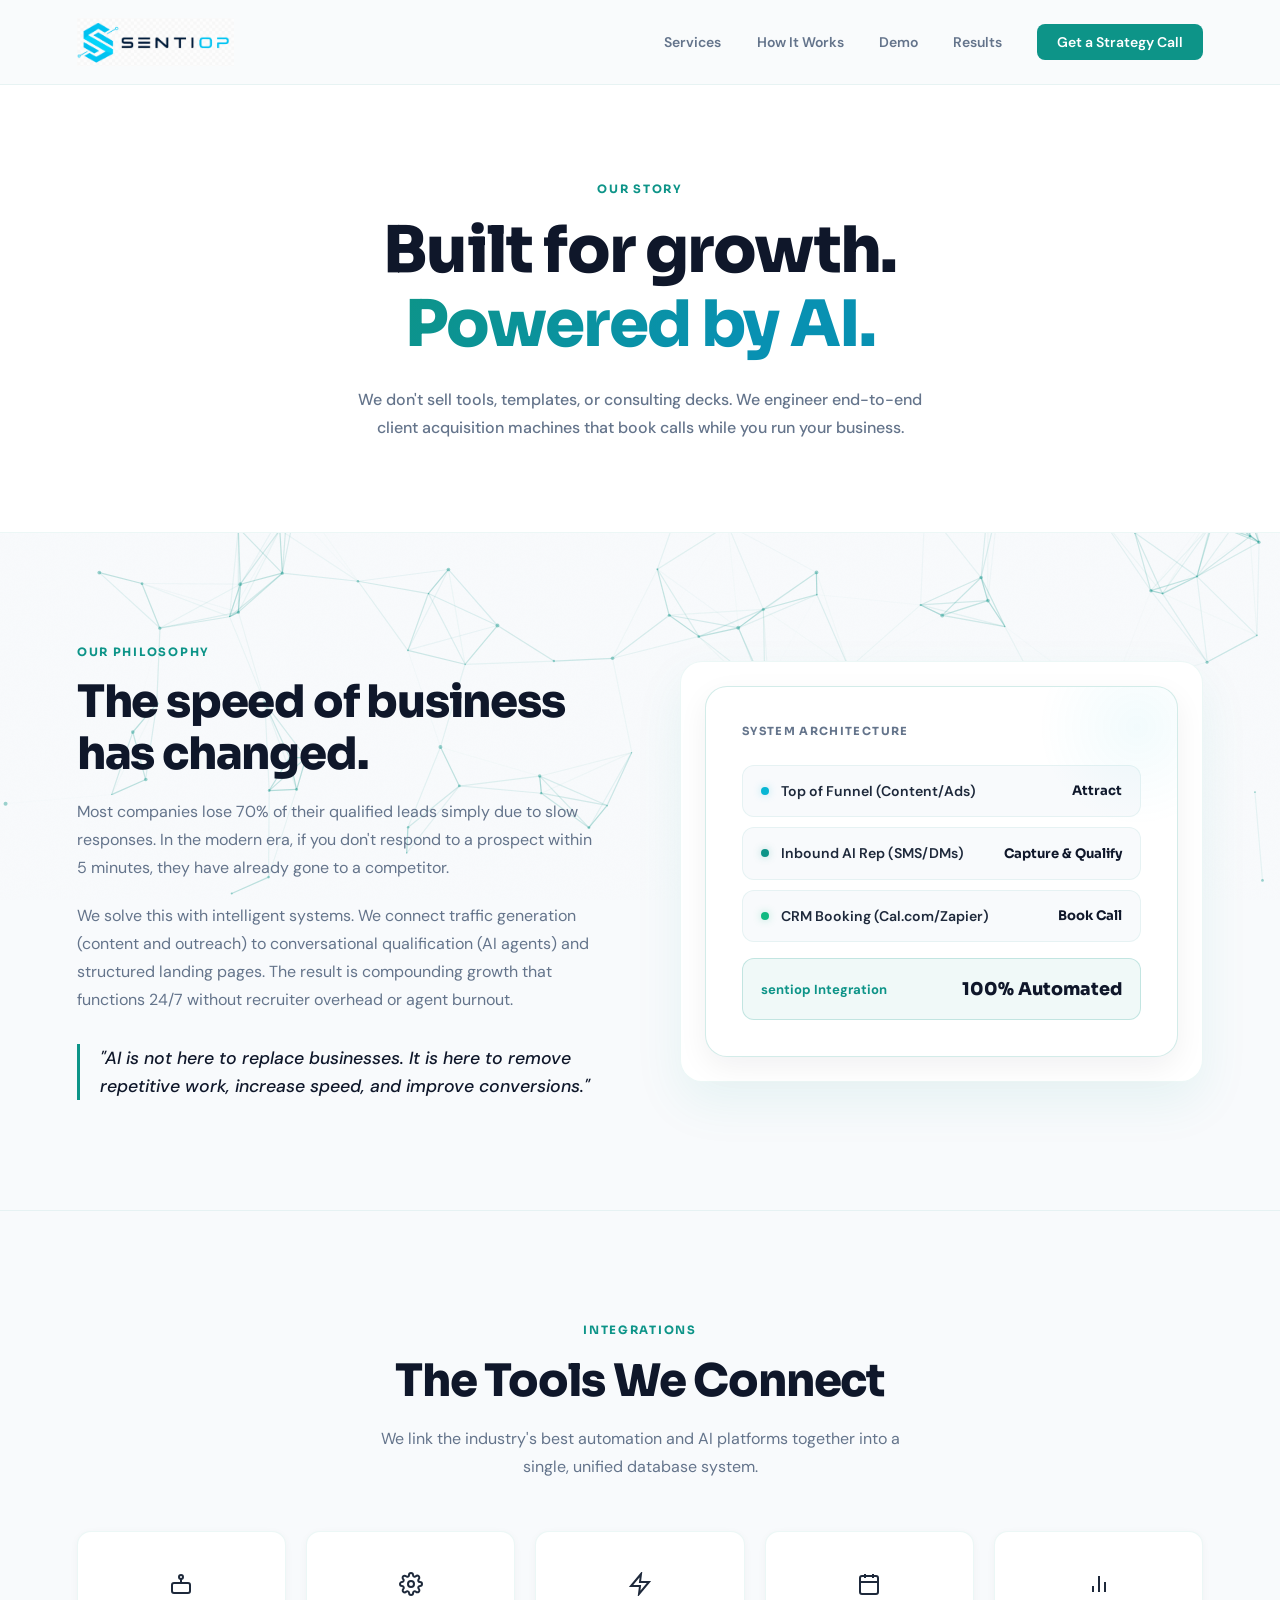
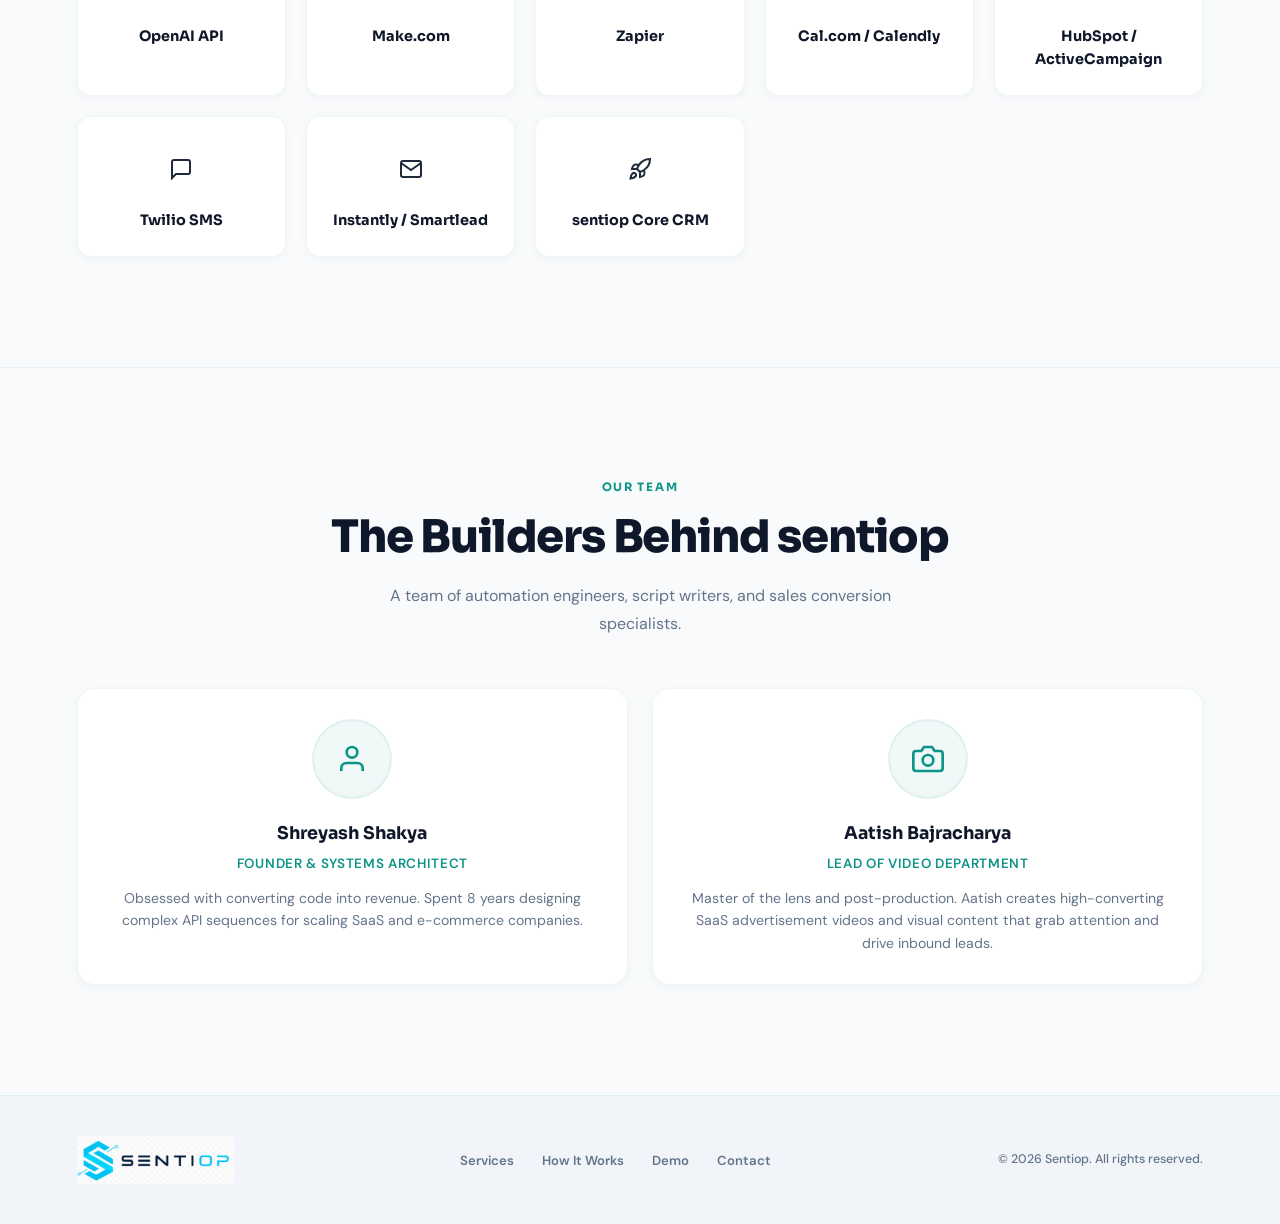
==== commit 0e17add2: "update logo" ====
--- a/html/about.html
+++ b/html/about.html
@@ -28,12 +28,8 @@
   <header>
     <nav>
       <div class="logo" id="aboutLogo">
-        <a href="index.html" style="text-decoration:none; display:flex; align-items:center; gap:2px;">
-          <svg width="186" height="44" viewBox="0 0 186 44" fill="none" xmlns="http://www.w3.org/2000/svg">
-            <path d="M4,4 L32,4 L40,12 L28,12 L20,20 L32,20 L40,28 L32,36 L4,36 L4,28 L16,28 L24,20 L12,20 L4,12 Z" fill="#00C8E8"/>
-            <polygon points="20,12 28,12 24,20 16,20" fill="#0a1628" opacity="0.55"/>
-            <text x="50" y="28" font-family="Sora, sans-serif" font-weight="800" font-size="20" letter-spacing="0.5" fill="#0f172a">ENTI<tspan fill="#00C8E8">OP</tspan></text>
-          </svg>
+        <a href="index.html" style="text-decoration:none; display:flex; align-items:center;">
+          <img src="../images/logo.png" alt="Sentiop Logo" class="logo-img">
         </a>
       </div>
       <ul class="nav-links">
@@ -197,11 +193,7 @@
   <!-- Footer -->
   <footer>
     <div class="footer-logo" id="aboutFooterLogo">
-      <svg width="186" height="44" viewBox="0 0 186 44" fill="none" xmlns="http://www.w3.org/2000/svg">
-        <path d="M4,4 L32,4 L40,12 L28,12 L20,20 L32,20 L40,28 L32,36 L4,36 L4,28 L16,28 L24,20 L12,20 L4,12 Z" fill="#00C8E8"/>
-        <polygon points="20,12 28,12 24,20 16,20" fill="#0a1628" opacity="0.55"/>
-        <text x="50" y="28" font-family="Sora, sans-serif" font-weight="800" font-size="20" letter-spacing="0.5" fill="#0f172a">ENTI<tspan fill="#00C8E8">OP</tspan></text>
-      </svg>
+      <img src="../images/logo.png" alt="Sentiop Logo" class="logo-img-footer">
     </div>
     <ul class="footer-links">
       <li><a href="index.html#services" id="footerServices">Services</a></li>
@@ -213,4 +205,4 @@
   </footer>
 
 </body>
-</html>
+</html>
--- a/css/style.css
+++ b/css/style.css
@@ -71,10 +71,10 @@
 }
 .logo span { color: var(--accent); }
 .logo img, .footer-logo img {
-  filter: invert(1) brightness(2);
-  height: 36px;
+  height: 48px;
   width: auto;
   display: block;
+  object-fit: contain;
 }
 .nav-links { display: flex; gap: 2.2rem; list-style: none; align-items: center; }
 .nav-links a {
@@ -1243,3 +1243,14 @@
   .video-container { height: 350px; }
   .video-modal-close { top: 10px; right: 10px; z-index: 10; background: rgba(0,0,0,0.5); width: 40px; height: 40px; border-radius: 50%; font-size: 1.5rem; line-height: 1; display: flex; align-items: center; justify-content: center; }
 }
+.logo-img {
+    height: 52px;
+    width: auto;
+    display: block;
+}
+
+.logo-img-footer {
+    height: 28px;
+    width: auto;
+    display: block;
+}
